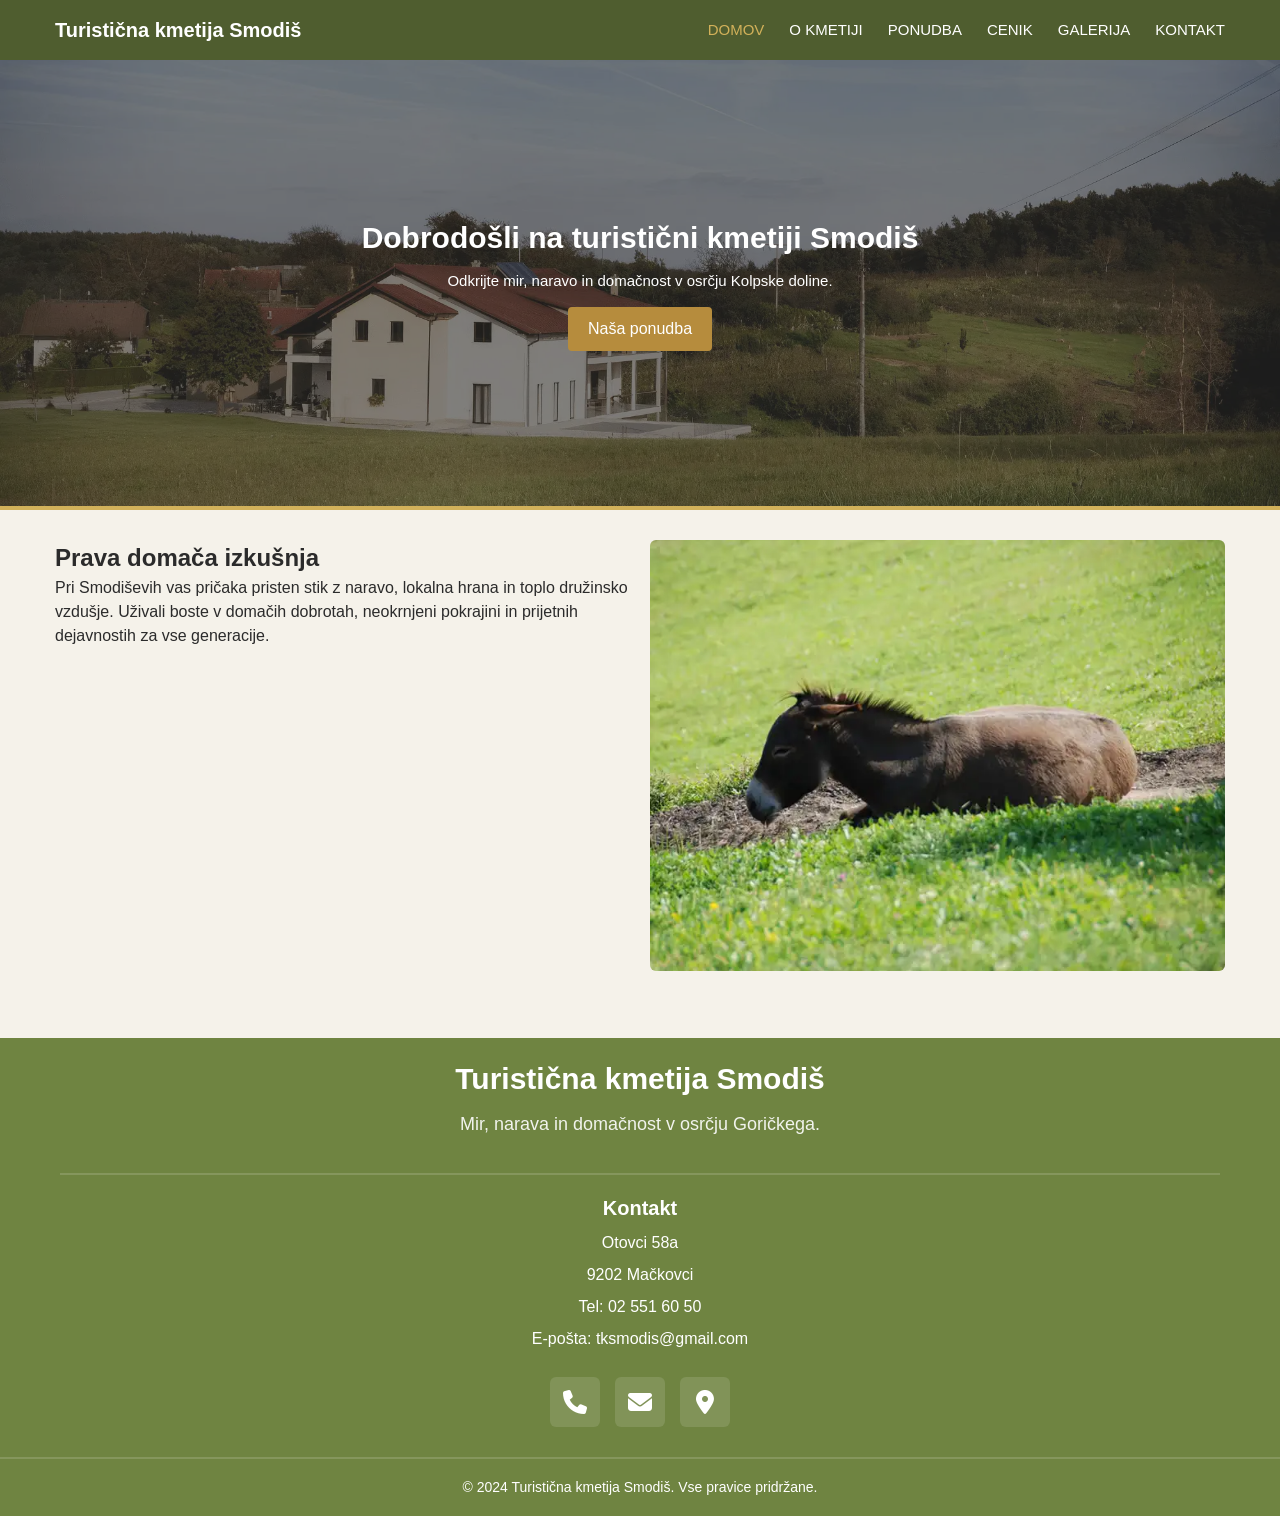
==== spletna-stran/index.html @ 6ec65beb "Add files via upload" ====
<!doctype html>
<html lang="sl">
  <head>
    <meta charset="UTF-8" />
    <meta name="viewport" content="width=device-width, initial-scale=1.0" />
    <title>Turistična kmetija Smodiš</title>

    <link rel="stylesheet" href="css/style.css" />
    <link
      rel="stylesheet"
      href="https://cdnjs.cloudflare.com/ajax/libs/font-awesome/6.5.0/css/all.min.css"
    />
    <script defer src="js/main.js"></script>
  </head>

  <body>
    <button id="scrollTopBtn" aria-label="Na vrh">↑</button>

    <header class="header">
      <div class="container header-content">
        <a href="index.html" class="logo">Turistična kmetija Smodiš</a>

        <nav class="main-nav">
          <ul>
            <li><a href="index.html" class="active">Domov</a></li>
            <li><a href="o-nas.html">O kmetiji</a></li>
            <li><a href="ponudba.html">Ponudba</a></li>
            <li><a href="cenik.html">Cenik</a></li>
            <li><a href="galerija.html">Galerija</a></li>
            <li><a href="kontakt.html">Kontakt</a></li>
          </ul>
        </nav>

        <button class="nav-toggle" aria-label="Odpri meni">☰</button>
      </div>
    </header>

    <main>
      <section class="hero">
        <img
          src="img/hero-2000.webp"
          srcset="
            img/hero500.webp   500w,
            img/hero1000.webp  750w,
            img/hero2000.webp 1000w
          "
          sizes="100vw"
          alt="Turistična kmetija Smodiš hero slika"
          class="hero-bg-img"
          fetchpriority="high"
        />

        <div class="container hero-content">
          <h1>Dobrodošli na turistični kmetiji Smodiš</h1>
          <p>Odkrijte mir, naravo in domačnost v osrčju Kolpske doline.</p>
          <a href="ponudba.html" class="btn">Naša ponudba</a>
        </div>
      </section>

      <section class="intro">
        <div class="container grid-2">
          <div>
            <h2>Prava domača izkušnja</h2>
            <p>
              Pri Smodiševih vas pričaka pristen stik z naravo, lokalna hrana in
              toplo družinsko vzdušje. Uživali boste v domačih dobrotah,
              neokrnjeni pokrajini in prijetnih dejavnostih za vse generacije.
            </p>
          </div>
          <div>
            <img src="img/kmetija.webp" alt="Turistična kmetija Smodiš" />
          </div>
        </div>
      </section>
    </main>

    <footer class="site-footer">
      <div class="container footer-content">
        <h2>Turistična kmetija Smodiš</h2>
        <p class="footer-slogan">
          Mir, narava in domačnost v osrčju Goričkega.
        </p>

        <div class="footer-contact">
          <h3>Kontakt</h3>
          <p>Otovci 58a</p>
          <p>9202 Mačkovci</p>
          <p>Tel: 02 551 60 50</p>
          <p>E-pošta: tksmodis@gmail.com</p>
        </div>
      </div>

      <div class="footer-icons">
        <a href="tel:+38625516050" aria-label="Telefon">
          <i class="fas fa-phone"></i>
        </a>
        <a href="mailto:tksmodis@gmail.com" aria-label="E-pošta">
          <i class="fas fa-envelope"></i>
        </a>

        <a
          href="https://www.google.com/maps/search/?api=1&query=Turistična+kmetija+Smodiš+Otovci+58a+Mačkovci"
          target="_blank"
          aria-label="Lokacija"
        >
          <i class="fas fa-location-dot"></i>
        </a>
      </div>

      <div class="footer-bottom">
        <p>&copy; 2024 Turistična kmetija Smodiš. Vse pravice pridržane.</p>
      </div>
    </footer>
  </body>
</html>
---- spletna-stran/css/style.css ----
* {
  box-sizing: border-box;
  margin: 0;
  padding: 0;
}

body {
  font-family: Arial, sans-serif;
  background: #f5f2ea;
  color: #2b2b2b;
  line-height: 1.5;
  font-weight: 500;
}

/* CONTAINER */
.container {
  width: 100%;
  max-width: 1200px;
  padding: 0 15px;
  margin: 0 auto;
}

/* HEADER */
.header {
  background: #4f5d2f;
  color: #fff;
  padding: 15px 0;
  position: sticky;
  top: 0;
  z-index: 100;
}

.header-content {
  display: flex;
  align-items: center;
  gap: 20px;
}

/* LOGO */
.logo {
  font-weight: bold;
  font-size: 20px;
  text-decoration: none;
  color: #fff;
}

/* NAVIGATION (mobile-first) */

/* hamburger */
.nav-toggle {
  display: block;
  background: none;
  border: none;
  font-size: 25px;
  color: #fff;
  margin-left: auto;
}

/* meni skrit */
.main-nav {
  position: absolute;
  top: 100%;
  left: 0;
  width: 100%;

  background: #4f5d2f;
  text-align: center;

  max-height: 0;
  overflow: hidden;

  transition: max-height 0.5s ease;
}

.main-nav.open {
  max-height: 500px;
}

.main-nav ul {
  list-style: none;
  display: flex;
  flex-direction: column;
  padding: 0;
  margin: 0;
}

.main-nav li {
  border-top: 2px solid rgba(255, 255, 255, 0.08);
}

/* linki */
.main-nav a {
  display: block;
  padding: 18px 15px;

  text-decoration: none;
  text-transform: uppercase;
  color: #fff;

  transition: color 0.3s ease;
}

/* hover / active */
.main-nav a:hover,
.main-nav a.active {
  color: #d2b15a;
}

/* ===========================
   Hero sekcija
=========================== */
.hero {
  position: relative;
  min-height: 450px; /* Ali poljubna višina */
  display: flex;
  align-items: center;
  overflow: hidden;
  color: white; /* Da bo besedilo vidno */
  border-bottom: 4px solid #d2b15a;
}

.hero-bg-img {
  position: absolute;
  top: 0;
  left: 0;
  width: 100%;
  height: 100%;
  object-fit: cover; /* To nadomesti background-size: cover */
  z-index: -1; /* Postavi sliko pod besedilo */
}

.hero-content {
  position: relative;
  z-index: 1;
  text-align: center;
  width: 100%;
}

.hero::after {
  content: "";
  position: absolute;
  inset: 0;
  background: rgba(46, 46, 45, 0.6);
}

.hero .container {
  position: relative;
  z-index: 3;
}

.hero h1 {
  font-size: 24px;
}

.hero p {
  font-size: 15px;
  margin-top: 10px;
}

/* NASLOVNA PODSTRANI */
.podstrani-hero {
  background: url("../img/hero.webp") center 60% / cover no-repeat;
  height: 250px;
  position: relative;
  border-bottom: 4px solid #d2b15a;
}

/* ===========================
   Naslov podstrani
=========================== */
.page-title {
  color: #1f1f1f;
  text-align: center;
  text-transform: uppercase;
  font-size: 35px;
  margin: 30px auto 20px;
  border-bottom: 4px solid #d2b15a;
  padding-bottom: 5px;
  max-width: 350px;
}

/* ===========================
   Button
=========================== */
.btn {
  display: inline-block;
  background: #b68c3d;
  color: #fff;
  padding: 10px 20px;
  border-radius: 4px;
  margin-top: 15px;
  text-decoration: none;
}

.btn:hover {
  background: #9d7732;
}

/* ===========================
   Grid layout
=========================== */
.grid-2 {
  display: grid;
  gap: 20px;
  margin-top: 30px;
}

.grid-2 img {
  width: 100%;
  border-radius: 6px;
}

/* ===========================
   Footer
=========================== */
.site-footer {
  background: #6f8441;
  color: #fff;
  margin-top: 60px;
}

.footer-content {
  text-align: center;
  padding: 18px 20px;
}

.footer-content h2 {
  font-size: 30px;
  margin-bottom: 10px;
}

.footer-slogan {
  font-size: 18px;
  margin-bottom: 35px;
  color: rgba(255, 255, 255, 0.9);
}

.footer-contact h3 {
  font-size: 20px;
}

.footer-contact {
  width: 100%;
  border-top: 2px solid rgba(255, 255, 255, 0.15);
  padding-top: 18px;
}

.footer-contact p {
  margin: 8px 0;
}

.footer-bottom {
  text-align: center;
  padding: 18px;
  border-top: 2px solid rgba(255, 255, 255, 0.15);
  font-size: 14px;
}

.footer-icons {
  display: flex;
  justify-content: center;
  gap: 15px;
  margin-bottom: 30px;
}

.footer-icons a {
  width: 50px;
  height: 50px;
  background: rgba(255, 255, 255, 0.12);
  color: #fff;
  border-radius: 6px;
  text-decoration: none;

  display: flex;
  align-items: center;
  justify-content: center;

  font-size: 24px;
  transition: 0.3s;
}

.footer-icons a:hover {
  background: #c9a227;
}

/* ===========================
   TABLET
=========================== */
@media (min-width: 768px) {
  .grid-2 {
    grid-template-columns: 1fr 1fr;
  }

  .hero h1 {
    font-size: 30px;
  }

  .footer-grid {
    flex-direction: row;
    justify-content: center;
    gap: 100px;
    text-align: center;
  }
}

/* ===========================
   DESKTOP
=========================== */
@media (min-width: 1024px) {
  /* skrij hamburger */
  .nav-toggle {
    display: none;
  }

  /* header */
  .header-content {
    display: flex;
    align-items: center;
    justify-content: space-between;
  }

  /* meni */
  .main-nav {
    position: static;
    max-height: none;
    overflow: visible;
    width: auto;
    margin-left: auto;
  }

  .main-nav ul {
    display: flex;
    flex-direction: row;
    gap: 25px;
    padding: 0;
    margin: 0;
    list-style: none;
  }

  /* vsak element ločen */
  .main-nav li {
    border-top: none;
  }

  .main-nav a {
    font-size: 15px;
    padding: 0;
  }

  /* nižji header */
  .header {
    padding: 15px 0;
  }
}

#scrollTopBtn {
  position: fixed;
  bottom: 20px;
  right: 20px;

  background: #b68c3d;
  color: #fff;
  border: none;
  border-radius: 50%;

  width: 50px;
  height: 50px;

  font-size: 25px;
  cursor: pointer;

  opacity: 0;
  pointer-events: none;

  transition: 0.5s;
}

/* ko je aktiven */
#scrollTopBtn.show {
  opacity: 1;
  pointer-events: auto;
}
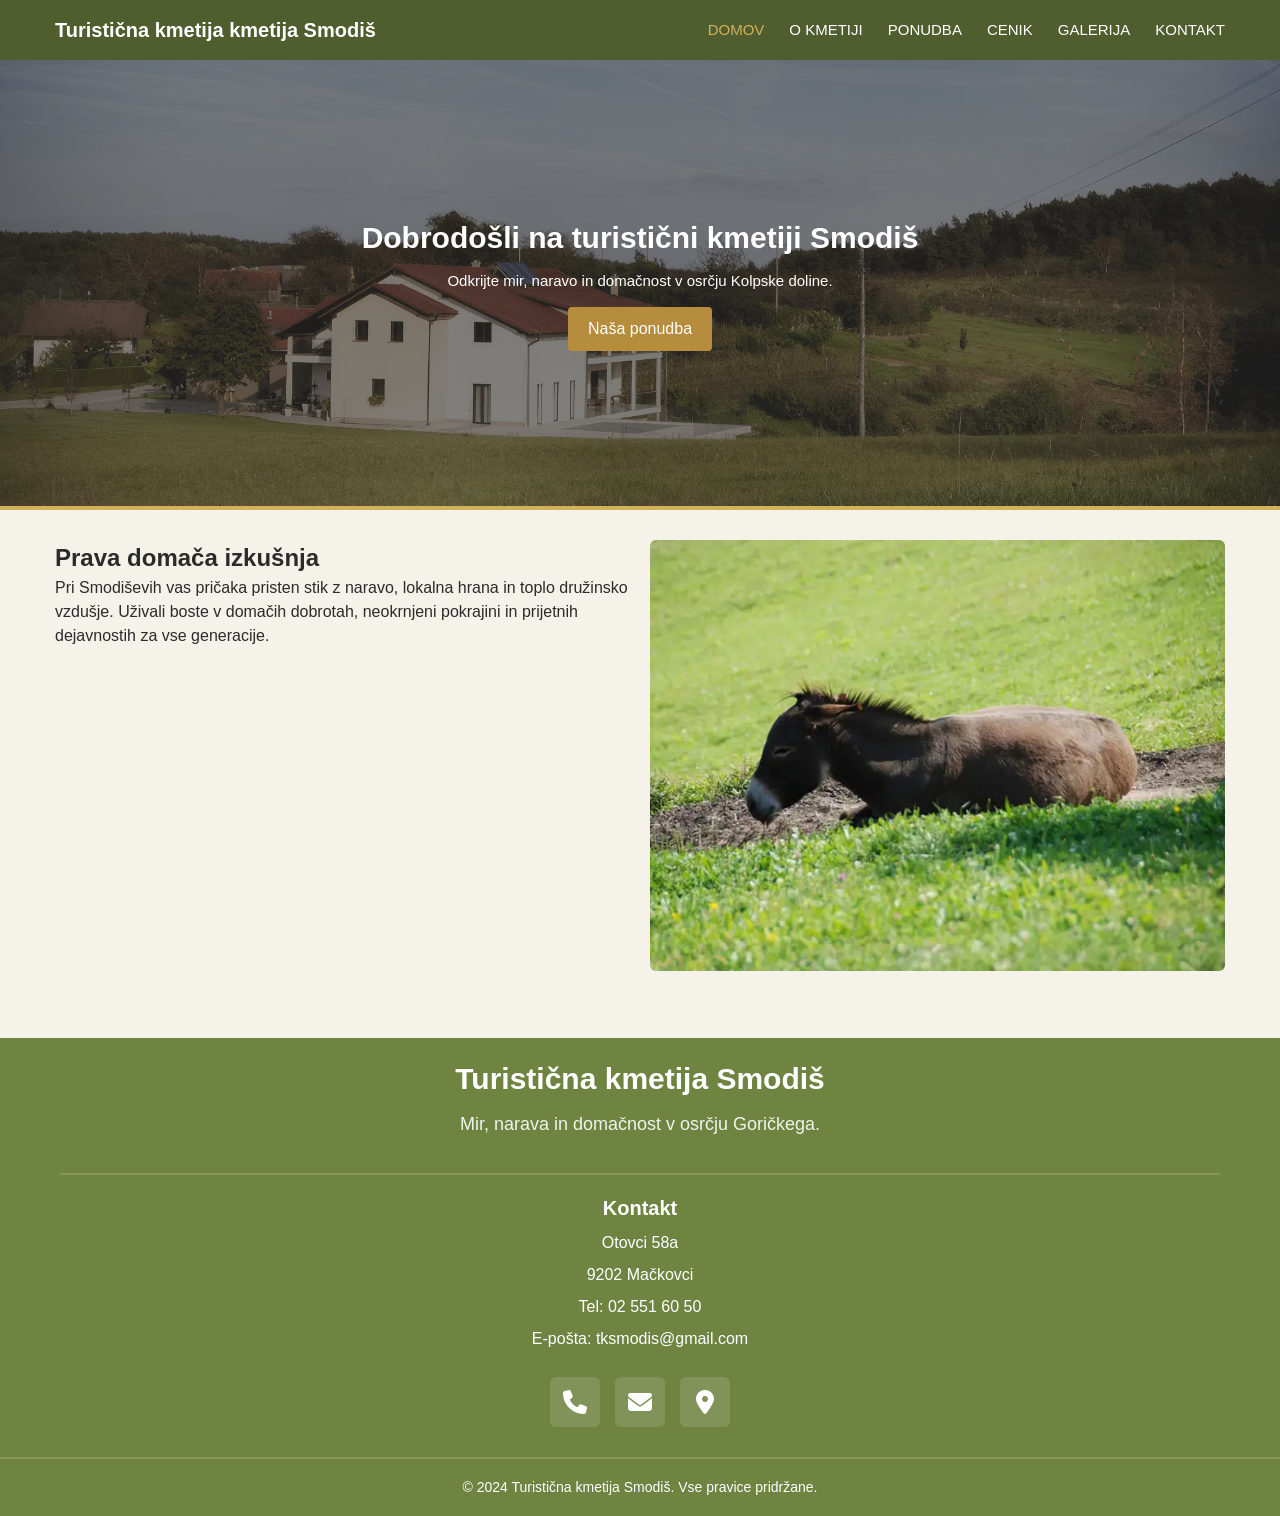
==== commit 241a93db: "commit-test" ====
--- a/spletna-stran/index.html
+++ b/spletna-stran/index.html
@@ -18,7 +18,7 @@
 
     <header class="header">
       <div class="container header-content">
-        <a href="index.html" class="logo">Turistična kmetija Smodiš</a>
+        <a href="index.html" class="logo">Turistična kmetija kmetija Smodiš</a>
 
         <nav class="main-nav">
           <ul>
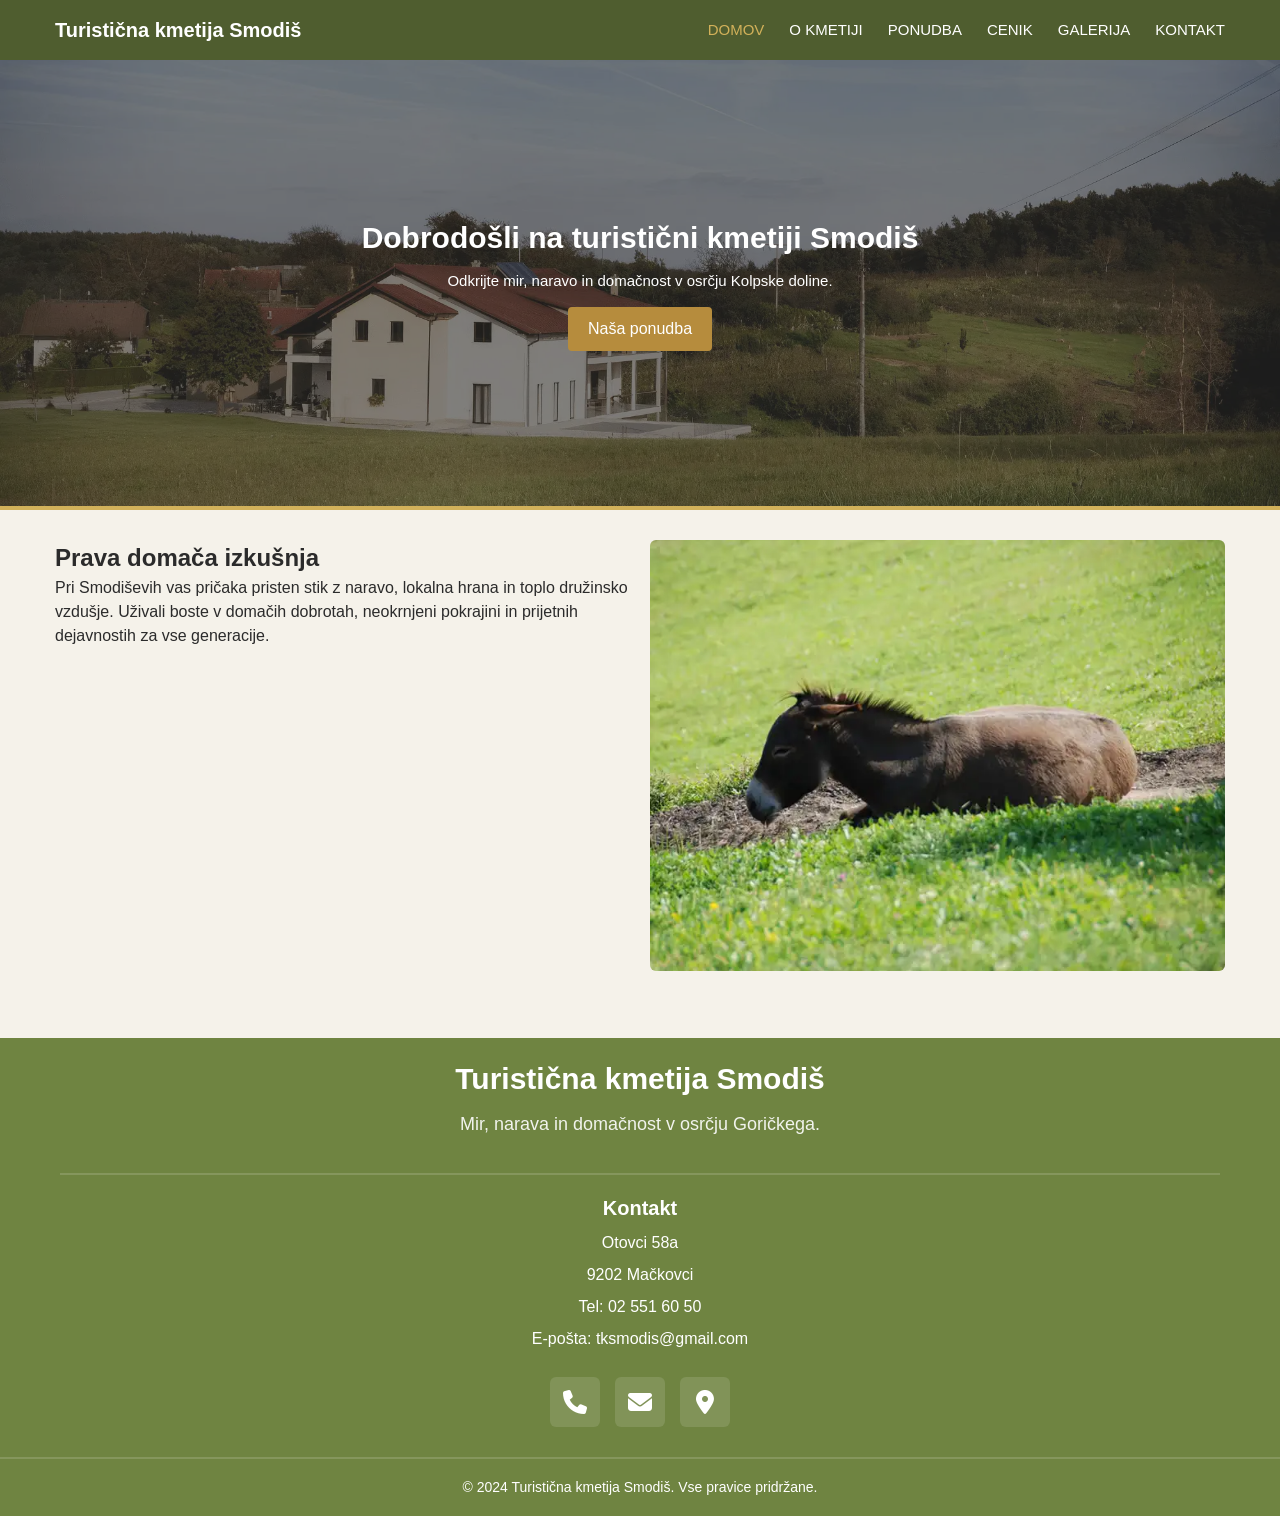
==== commit d9a9f369: "Revert "commit-test" This reverts commit 241a93db29628b2413332a48a49d137be6ca5122." ====
--- a/spletna-stran/index.html
+++ b/spletna-stran/index.html
@@ -18,7 +18,7 @@
 
     <header class="header">
       <div class="container header-content">
-        <a href="index.html" class="logo">Turistična kmetija kmetija Smodiš</a>
+        <a href="index.html" class="logo">Turistična kmetija Smodiš</a>
 
         <nav class="main-nav">
           <ul>
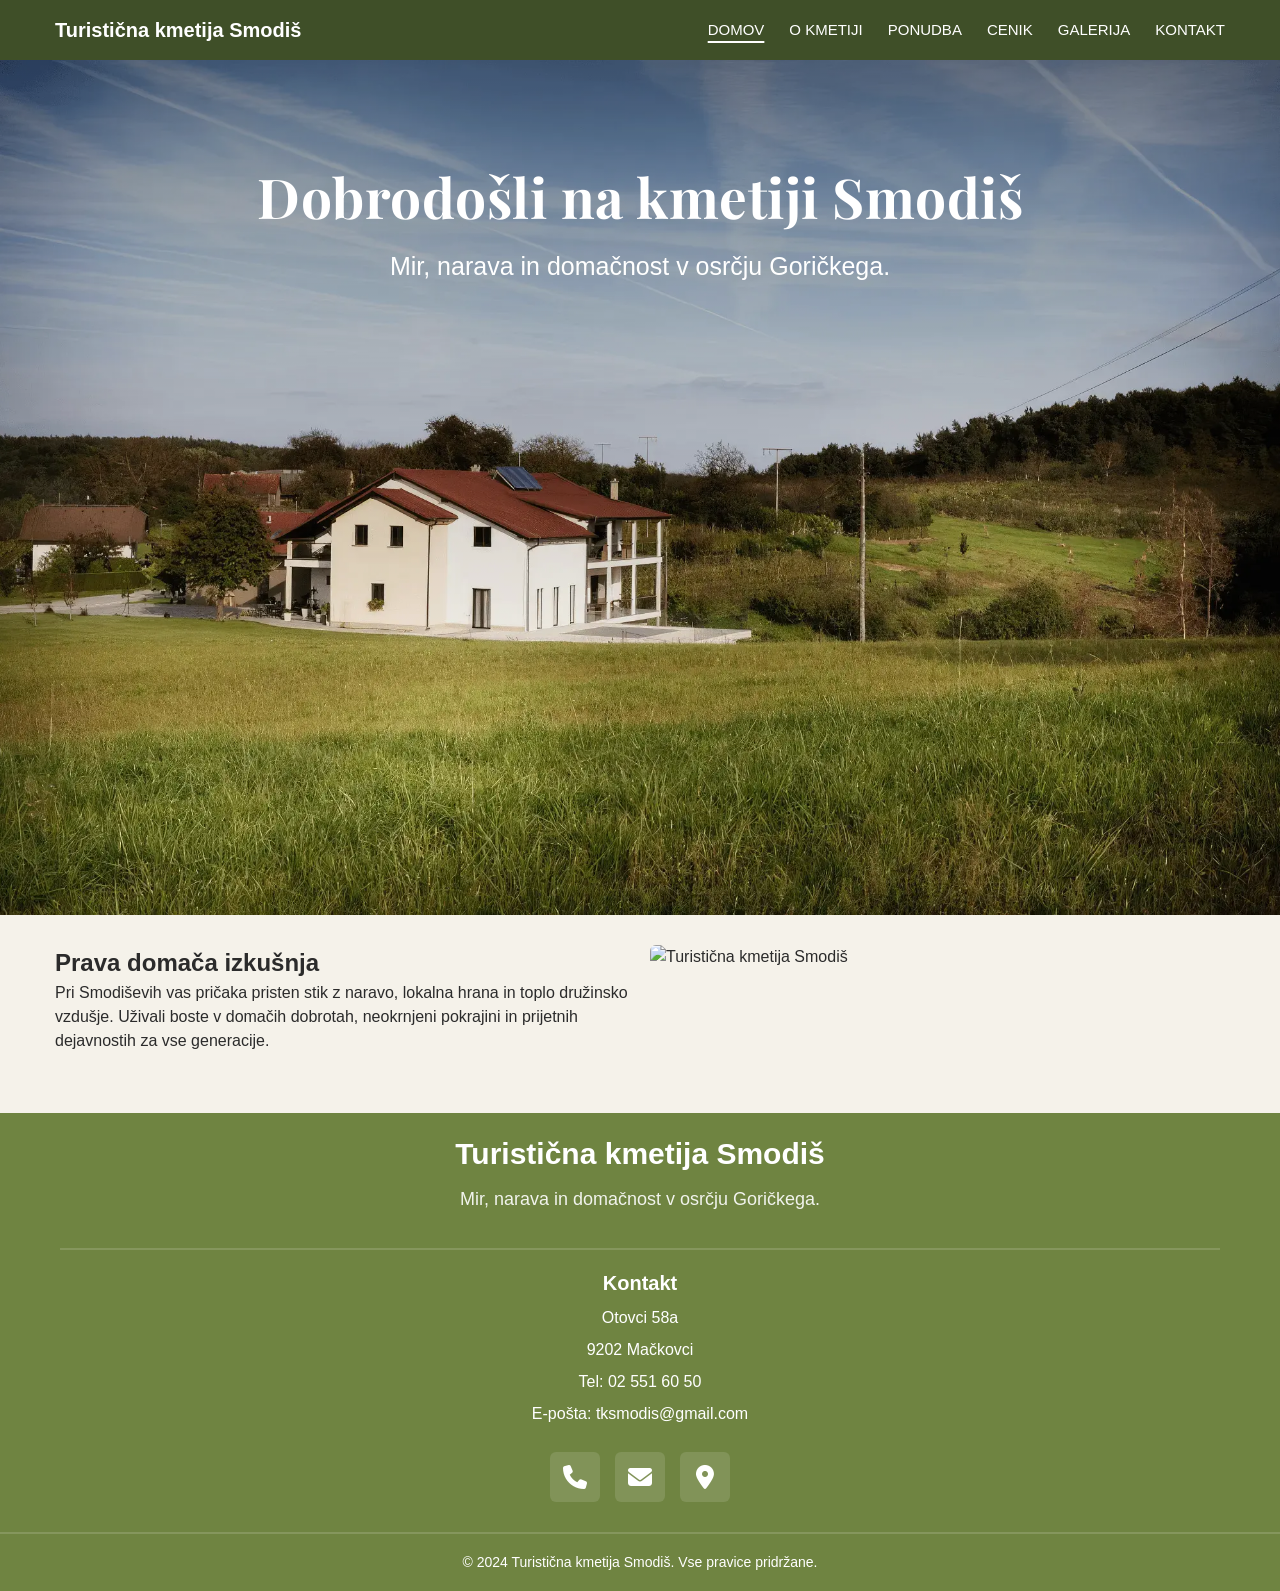
==== commit 930309b0: "Posodabljanje začetne strani in podstrani, dodajanje galerije..." ====
--- a/spletna-stran/index.html
+++ b/spletna-stran/index.html
@@ -10,6 +10,11 @@
       rel="stylesheet"
       href="https://cdnjs.cloudflare.com/ajax/libs/font-awesome/6.5.0/css/all.min.css"
     />
+    <link
+      href="https://fonts.googleapis.com/css2?family=Playfair+Display:wght@600&display=swap"
+      rel="stylesheet"
+    />
+
     <script defer src="js/main.js"></script>
   </head>
 
@@ -23,7 +28,7 @@
         <nav class="main-nav">
           <ul>
             <li><a href="index.html" class="active">Domov</a></li>
-            <li><a href="o-nas.html">O kmetiji</a></li>
+            <li><a href="o-kmetiji.html">O kmetiji</a></li>
             <li><a href="ponudba.html">Ponudba</a></li>
             <li><a href="cenik.html">Cenik</a></li>
             <li><a href="galerija.html">Galerija</a></li>
@@ -51,9 +56,8 @@
         />
 
         <div class="container hero-content">
-          <h1>Dobrodošli na turistični kmetiji Smodiš</h1>
-          <p>Odkrijte mir, naravo in domačnost v osrčju Kolpske doline.</p>
-          <a href="ponudba.html" class="btn">Naša ponudba</a>
+          <h1>Dobrodošli na kmetiji Smodiš</h1>
+          <p>Mir, narava in domačnost v osrčju Goričkega.</p>
         </div>
       </section>
 
--- a/spletna-stran/css/style.css
+++ b/spletna-stran/css/style.css
@@ -22,7 +22,7 @@
 
 /* HEADER */
 .header {
-  background: #4f5d2f;
+  background: #3f4f28;
   color: #fff;
   padding: 15px 0;
   position: sticky;
@@ -63,7 +63,7 @@
   left: 0;
   width: 100%;
 
-  background: #4f5d2f;
+  background: #3f4f28;
   text-align: center;
 
   max-height: 0;
@@ -100,23 +100,17 @@
   transition: color 0.3s ease;
 }
 
-/* hover / active */
-.main-nav a:hover,
-.main-nav a.active {
-  color: #d2b15a;
-}
-
 /* ===========================
    Hero sekcija
 =========================== */
 .hero {
   position: relative;
-  min-height: 450px; /* Ali poljubna višina */
+  min-height: 95vh;
   display: flex;
-  align-items: center;
+  align-items: flex-start;
+  padding-top: 100px;
   overflow: hidden;
-  color: white; /* Da bo besedilo vidno */
-  border-bottom: 4px solid #d2b15a;
+  color: white;
 }
 
 .hero-bg-img {
@@ -126,7 +120,7 @@
   width: 100%;
   height: 100%;
   object-fit: cover; /* To nadomesti background-size: cover */
-  z-index: -1; /* Postavi sliko pod besedilo */
+  object-position: 30% center;
 }
 
 .hero-content {
@@ -140,29 +134,35 @@
   content: "";
   position: absolute;
   inset: 0;
-  background: rgba(46, 46, 45, 0.6);
+  background: linear-gradient(
+    to bottom,
+    rgba(0, 0, 0, 0.4) 0%,
+    rgba(0, 0, 0, 0.2) 35%,
+    rgba(0, 0, 0, 0.05) 70%,
+    rgba(0, 0, 0, 0) 100%
+  );
 }
 
 .hero .container {
   position: relative;
-  z-index: 3;
 }
 
 .hero h1 {
-  font-size: 24px;
+  font-family: "Playfair Display", serif;
+  font-size: 36px;
+  letter-spacing: 0.5px;
 }
 
 .hero p {
-  font-size: 15px;
+  font-size: 20px;
   margin-top: 10px;
 }
 
 /* NASLOVNA PODSTRANI */
 .podstrani-hero {
   background: url("../img/hero.webp") center 60% / cover no-repeat;
-  height: 250px;
+  height: 300px;
   position: relative;
-  border-bottom: 4px solid #d2b15a;
 }
 
 /* ===========================
@@ -291,7 +291,17 @@
     grid-template-columns: 1fr 1fr;
   }
 
+  .hero {
+    align-items: flex-start;
+    padding-top: 120px;
+    min-height: 95vh;
+  }
+
   .hero h1 {
+    font-size: 50px;
+  }
+
+  .hero p {
     font-size: 30px;
   }
 
@@ -347,9 +357,26 @@
     padding: 0;
   }
 
-  /* nižji header */
-  .header {
-    padding: 15px 0;
+  .main-nav a:hover,
+  .main-nav a.active {
+    color: #fff;
+    text-decoration: underline;
+    text-underline-offset: 6px;
+    text-decoration-thickness: 1.5px;
+  }
+
+  .hero {
+    align-items: flex-start;
+    padding-top: 95px;
+    min-height: 95vh;
+  }
+
+  .hero h1 {
+    font-size: 55px;
+  }
+
+  .hero p {
+    font-size: 25px;
   }
 }
 
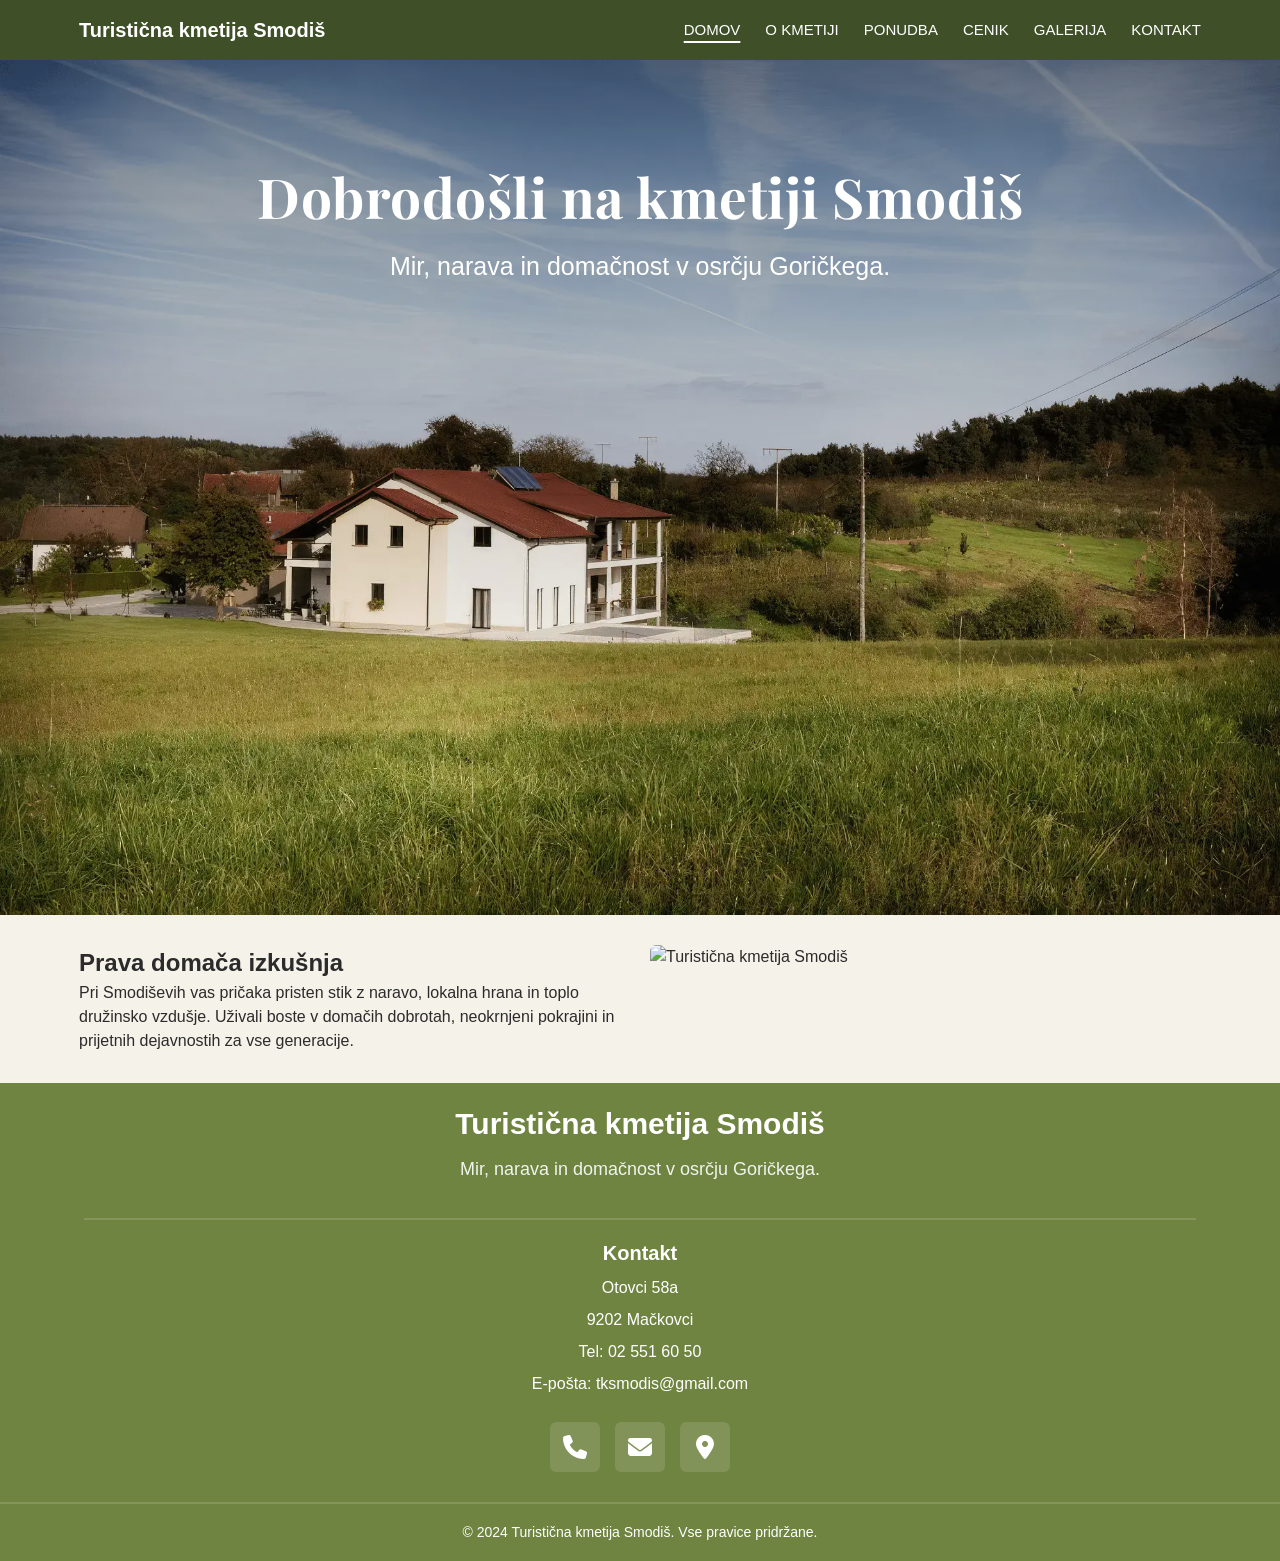
==== commit d22706e6: "Projekt update. Podstrani o kmetiji in ponudba, ter galerija" ====
--- a/spletna-stran/index.html
+++ b/spletna-stran/index.html
@@ -40,27 +40,27 @@
       </div>
     </header>
 
+    <section class="hero">
+      <img
+        src="img/hero1000.webp"
+        srcset="
+          img/hero500.webp   500w,
+          img/hero1000.webp  750w,
+          img/hero2000.webp 1000w
+        "
+        sizes="100vw"
+        alt="Turistična kmetija Smodiš"
+        class="hero-bg-img"
+        fetchpriority="high"
+      />
+
+      <div class="container hero-content">
+        <h1>Dobrodošli na kmetiji Smodiš</h1>
+        <p>Mir, narava in domačnost v osrčju Goričkega.</p>
+      </div>
+    </section>
+
     <main>
-      <section class="hero">
-        <img
-          src="img/hero-2000.webp"
-          srcset="
-            img/hero500.webp   500w,
-            img/hero1000.webp  750w,
-            img/hero2000.webp 1000w
-          "
-          sizes="100vw"
-          alt="Turistična kmetija Smodiš hero slika"
-          class="hero-bg-img"
-          fetchpriority="high"
-        />
-
-        <div class="container hero-content">
-          <h1>Dobrodošli na kmetiji Smodiš</h1>
-          <p>Mir, narava in domačnost v osrčju Goričkega.</p>
-        </div>
-      </section>
-
       <section class="intro">
         <div class="container grid-2">
           <div>
--- a/spletna-stran/css/style.css
+++ b/spletna-stran/css/style.css
@@ -14,10 +14,27 @@
 
 /* CONTAINER */
 .container {
-  width: 100%;
+  width: 90%;
   max-width: 1200px;
   padding: 0 15px;
   margin: 0 auto;
+}
+
+.page-content {
+  position: relative;
+  background: #ede9df;
+  padding: 5px 25px;
+  margin-top: -50px;
+  border-radius: 25px;
+}
+
+.locilo {
+  border: none;
+  height: 4px;
+  background: #d2b15a;
+  width: 85%;
+  margin: 0 auto 25px;
+  border-radius: 5px;
 }
 
 /* HEADER */
@@ -160,9 +177,31 @@
 
 /* NASLOVNA PODSTRANI */
 .podstrani-hero {
-  background: url("../img/hero.webp") center 60% / cover no-repeat;
   height: 300px;
   position: relative;
+  overflow: hidden;
+}
+
+.podstrani-hero img {
+  width: 100%;
+  height: 100%;
+  object-fit: cover;
+  object-position: center 70%;
+  display: block;
+  transform: scale(1.4); /* zoom in */
+}
+
+.podstrani-hero::after {
+  content: "";
+  position: absolute;
+  inset: 0;
+  background: linear-gradient(
+    to bottom,
+    rgba(0, 0, 0, 0.4) 0%,
+    rgba(0, 0, 0, 0.2) 35%,
+    rgba(0, 0, 0, 0.05) 70%,
+    rgba(0, 0, 0, 0) 100%
+  );
 }
 
 /* ===========================
@@ -216,7 +255,7 @@
 .site-footer {
   background: #6f8441;
   color: #fff;
-  margin-top: 60px;
+  margin-top: 30px;
 }
 
 .footer-content {
@@ -303,6 +342,11 @@
 
   .hero p {
     font-size: 30px;
+  }
+
+  .podstrani-hero img {
+    object-position: center 65%;
+    transform: none;
   }
 
   .footer-grid {
@@ -400,6 +444,7 @@
   pointer-events: none;
 
   transition: 0.5s;
+  z-index: 2;
 }
 
 /* ko je aktiven */
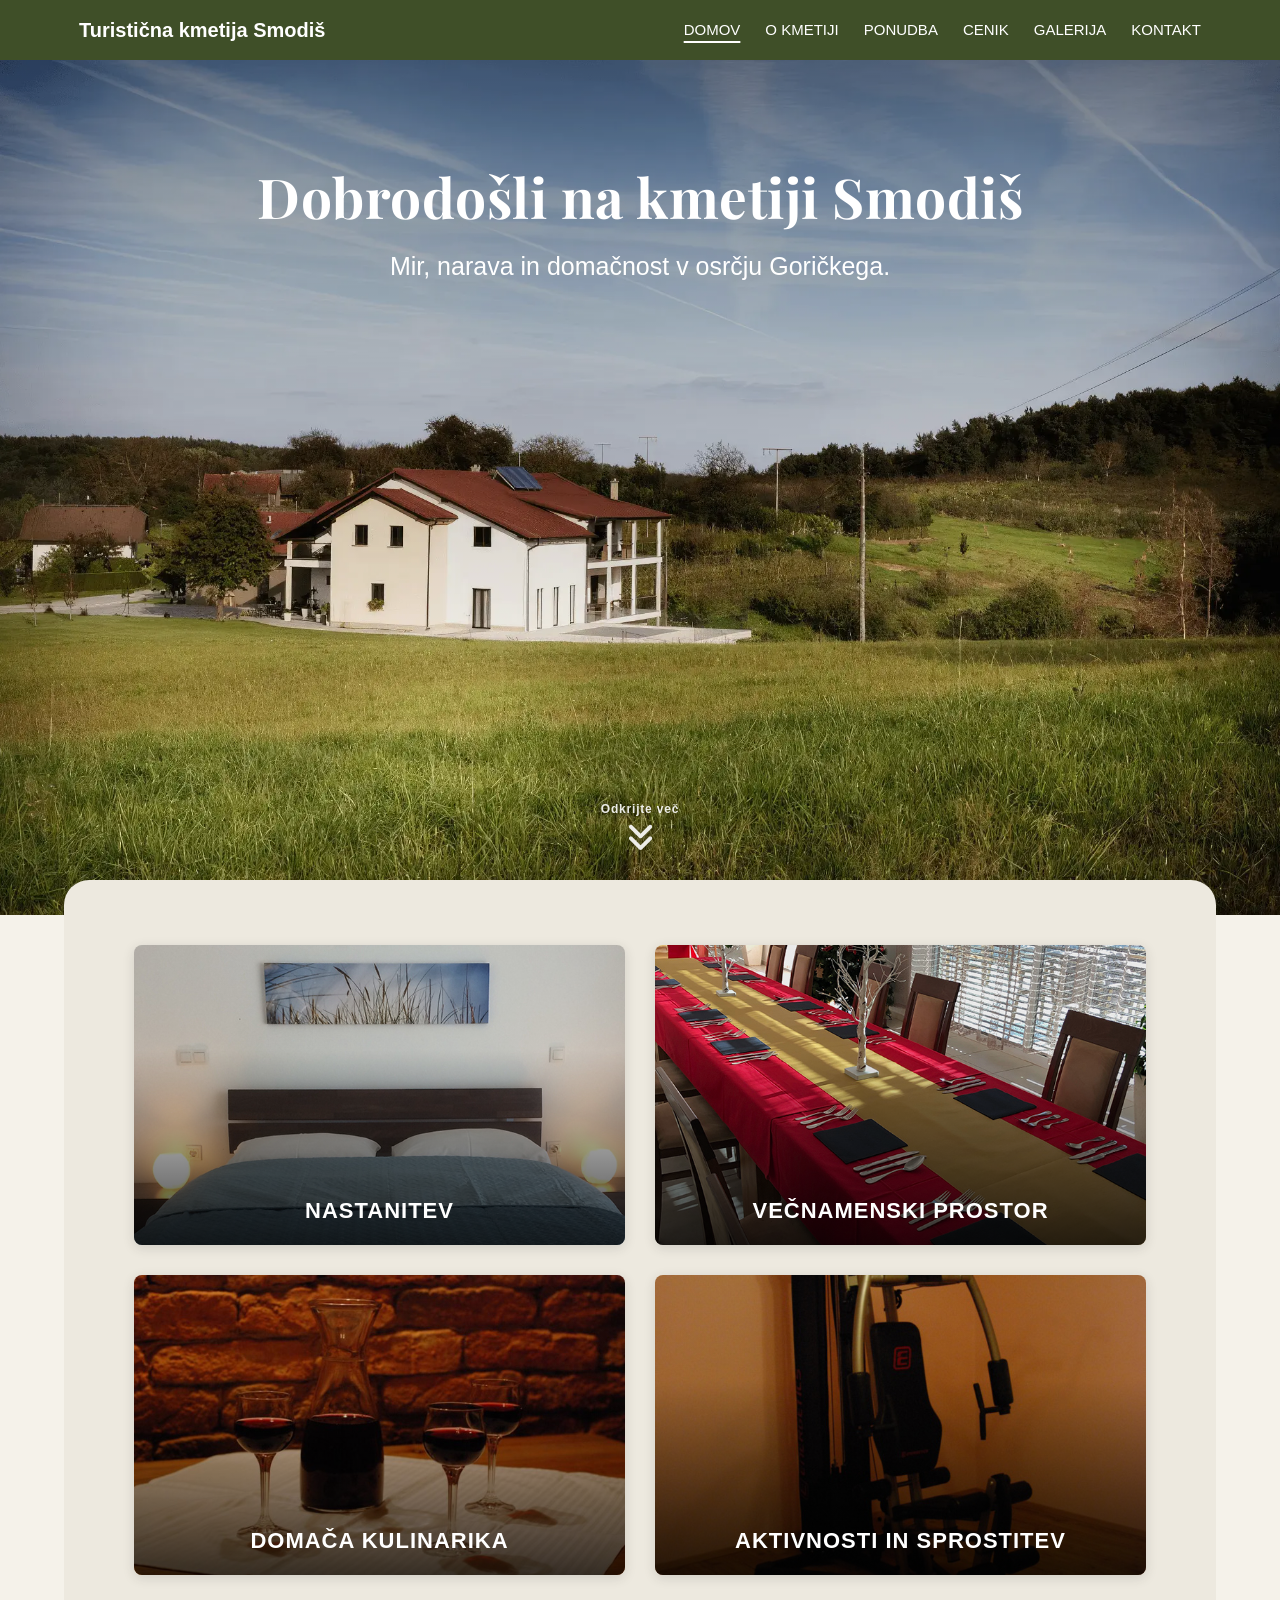
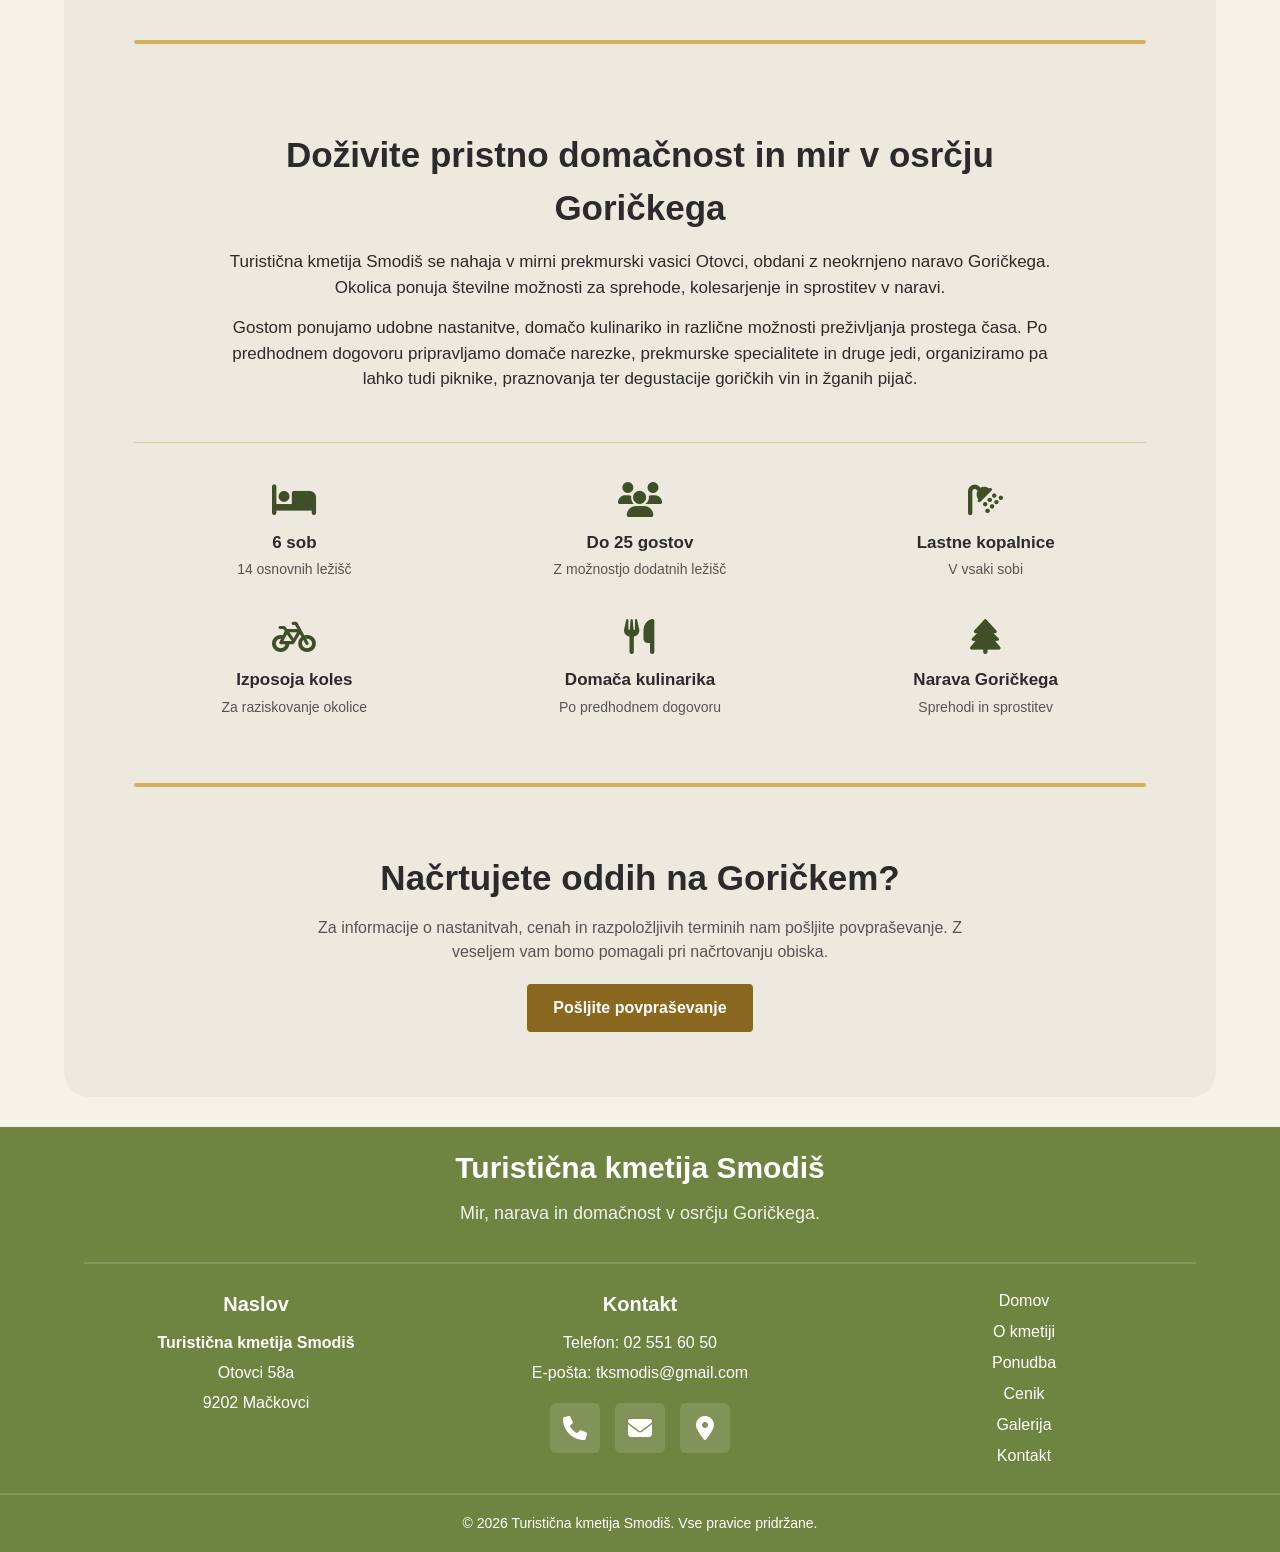
==== commit c0b11c81: "Projekt update. Home page, and css code update" ====
--- a/spletna-stran/index.html
+++ b/spletna-stran/index.html
@@ -45,8 +45,8 @@
         src="img/hero1000.webp"
         srcset="
           img/hero500.webp   500w,
-          img/hero1000.webp  750w,
-          img/hero2000.webp 1000w
+          img/hero1000.webp 1000w,
+          img/hero2000.webp 2000w
         "
         sizes="100vw"
         alt="Turistična kmetija Smodiš"
@@ -58,61 +58,202 @@
         <h1>Dobrodošli na kmetiji Smodiš</h1>
         <p>Mir, narava in domačnost v osrčju Goričkega.</p>
       </div>
+
+      <a
+        href="#zacetna-vsebina"
+        class="scroll-down"
+        aria-label="Pomakni se do vsebine"
+      >
+        <span class="scroll-down-text">Odkrijte več</span>
+        <i class="fa-solid fa-angles-down" aria-hidden="true"></i>
+      </a>
     </section>
 
-    <main>
-      <section class="intro">
-        <div class="container grid-2">
-          <div>
-            <h2>Prava domača izkušnja</h2>
-            <p>
-              Pri Smodiševih vas pričaka pristen stik z naravo, lokalna hrana in
-              toplo družinsko vzdušje. Uživali boste v domačih dobrotah,
-              neokrnjeni pokrajini in prijetnih dejavnostih za vse generacije.
-            </p>
-          </div>
-          <div>
-            <img src="img/kmetija.webp" alt="Turistična kmetija Smodiš" />
-          </div>
-        </div>
+    <main id="zacetna-vsebina" class="container page-content home-content">
+      <!-- Glavni deli ponudbe -->
+      <section class="home-offer" aria-label="Ponudba">
+        <div class="home-offer-grid">
+          <a href="ponudba.html#nastanitev" class="home-offer-link">
+            <img
+              src="img/24.jpg"
+              loading="lazy"
+              alt="Udobno urejena soba na turistični kmetiji"
+            />
+            <span>Nastanitev</span>
+          </a>
+
+          <a href="ponudba.html#gostinski-prostor" class="home-offer-link">
+            <img
+              src="img/gostinski_prostor.jpg"
+              loading="lazy"
+              alt="Večnamenski gostinski prostor"
+            />
+            <span>Večnamenski prostor</span>
+          </a>
+
+          <a href="ponudba.html#kulinarika" class="home-offer-link">
+            <img
+              src="img/kulinarika.jpg"
+              loading="lazy"
+              alt="Domača prekmurska kulinarika"
+            />
+            <span>Domača kulinarika</span>
+          </a>
+
+          <a href="ponudba.html#aktivnosti" class="home-offer-link">
+            <img
+              src="img/aktivnosti.jpg"
+              loading="lazy"
+              alt="Aktivnosti v naravi na Goričkem"
+            />
+            <span>Aktivnosti in sprostitev</span>
+          </a>
+        </div>
+      </section>
+
+      <hr class="home-divider" />
+
+      <section class="home-about">
+        <div class="home-about-text">
+          <h2>Doživite pristno domačnost in mir v osrčju Goričkega</h2>
+
+          <p>
+            Turistična kmetija Smodiš se nahaja v mirni prekmurski vasici
+            Otovci, obdani z neokrnjeno naravo Goričkega. Okolica ponuja
+            številne možnosti za sprehode, kolesarjenje in sprostitev v naravi.
+          </p>
+
+          <p>
+            Gostom ponujamo udobne nastanitve, domačo kulinariko in različne
+            možnosti preživljanja prostega časa. Po predhodnem dogovoru
+            pripravljamo domače narezke, prekmurske specialitete in druge jedi,
+            organiziramo pa lahko tudi piknike, praznovanja ter degustacije
+            goričkih vin in žganih pijač.
+          </p>
+        </div>
+
+        <div class="home-features-grid">
+          <div class="home-feature">
+            <i class="fa-solid fa-bed" aria-hidden="true"></i>
+            <strong>6 sob</strong>
+            <span>14 osnovnih ležišč</span>
+          </div>
+
+          <div class="home-feature">
+            <i class="fa-solid fa-users" aria-hidden="true"></i>
+            <strong>Do 25 gostov</strong>
+            <span>Z možnostjo dodatnih ležišč</span>
+          </div>
+
+          <div class="home-feature">
+            <i class="fa-solid fa-shower" aria-hidden="true"></i>
+            <strong>Lastne kopalnice</strong>
+            <span>V vsaki sobi</span>
+          </div>
+
+          <div class="home-feature">
+            <i class="fa-solid fa-bicycle" aria-hidden="true"></i>
+            <strong>Izposoja koles</strong>
+            <span>Za raziskovanje okolice</span>
+          </div>
+
+          <div class="home-feature">
+            <i class="fa-solid fa-utensils" aria-hidden="true"></i>
+            <strong>Domača kulinarika</strong>
+            <span>Po predhodnem dogovoru</span>
+          </div>
+
+          <div class="home-feature">
+            <i class="fa-solid fa-tree" aria-hidden="true"></i>
+            <strong>Narava Goričkega</strong>
+            <span>Sprehodi in sprostitev</span>
+          </div>
+        </div>
+      </section>
+
+      <hr class="home-divider" />
+
+      <!-- Predogled galerije -->
+      <section class="home-contact-cta">
+        <h2>Načrtujete oddih na Goričkem?</h2>
+
+        <p>
+          Za informacije o nastanitvah, cenah in razpoložljivih terminih nam
+          pošljite povpraševanje. Z veseljem vam bomo pomagali pri načrtovanju
+          obiska.
+        </p>
+
+        <a href="kontakt.html#povprasevanje" class="btn-primary">
+          Pošljite povpraševanje
+        </a>
       </section>
     </main>
 
     <footer class="site-footer">
       <div class="container footer-content">
         <h2>Turistična kmetija Smodiš</h2>
+
         <p class="footer-slogan">
           Mir, narava in domačnost v osrčju Goričkega.
         </p>
 
-        <div class="footer-contact">
-          <h3>Kontakt</h3>
-          <p>Otovci 58a</p>
-          <p>9202 Mačkovci</p>
-          <p>Tel: 02 551 60 50</p>
-          <p>E-pošta: tksmodis@gmail.com</p>
-        </div>
-      </div>
-
-      <div class="footer-icons">
-        <a href="tel:+38625516050" aria-label="Telefon">
-          <i class="fas fa-phone"></i>
-        </a>
-        <a href="mailto:tksmodis@gmail.com" aria-label="E-pošta">
-          <i class="fas fa-envelope"></i>
-        </a>
-
-        <a
-          href="https://www.google.com/maps/search/?api=1&query=Turistična+kmetija+Smodiš+Otovci+58a+Mačkovci"
-          target="_blank"
-          aria-label="Lokacija"
-        >
-          <i class="fas fa-location-dot"></i>
-        </a>
+        <div class="footer-details">
+          <!-- Naslov -->
+          <div class="footer-column">
+            <h3>Naslov</h3>
+            <p><strong>Turistična kmetija Smodiš</strong></p>
+            <p>Otovci 58a</p>
+            <p>9202 Mačkovci</p>
+          </div>
+
+          <!-- Kontakt -->
+          <div class="footer-column">
+            <h3>Kontakt</h3>
+            <p>Telefon: 02 551 60 50</p>
+            <p>E-pošta: tksmodis@gmail.com</p>
+
+            <div class="footer-icons">
+              <a href="tel:+38625516050" aria-label="Pokličite nas">
+                <i class="fas fa-phone" aria-hidden="true"></i>
+              </a>
+
+              <a
+                href="mailto:tksmodis@gmail.com"
+                aria-label="Pošljite nam e-pošto"
+              >
+                <i class="fas fa-envelope" aria-hidden="true"></i>
+              </a>
+
+              <a
+                href="https://www.google.com/maps/search/?api=1&query=Turistična+kmetija+Smodiš+Otovci+58a+Mačkovci"
+                target="_blank"
+                rel="noopener noreferrer"
+                aria-label="Prikažite lokacijo"
+              >
+                <i class="fas fa-location-dot" aria-hidden="true"></i>
+              </a>
+            </div>
+          </div>
+
+          <!-- Navigacija -->
+          <nav
+            class="footer-column footer-navigation"
+            aria-label="Navigacija v nogi strani"
+          >
+            <ul>
+              <li><a href="index.html">Domov</a></li>
+              <li><a href="o-kmetiji.html">O kmetiji</a></li>
+              <li><a href="ponudba.html">Ponudba</a></li>
+              <li><a href="cenik.html">Cenik</a></li>
+              <li><a href="galerija.html">Galerija</a></li>
+              <li><a href="kontakt.html">Kontakt</a></li>
+            </ul>
+          </nav>
+        </div>
       </div>
 
       <div class="footer-bottom">
-        <p>&copy; 2024 Turistična kmetija Smodiš. Vse pravice pridržane.</p>
+        <p>&copy; 2026 Turistična kmetija Smodiš. Vse pravice pridržane.</p>
       </div>
     </footer>
   </body>
--- a/spletna-stran/css/style.css
+++ b/spletna-stran/css/style.css
@@ -2,6 +2,10 @@
   box-sizing: border-box;
   margin: 0;
   padding: 0;
+}
+
+html {
+  scroll-behavior: smooth;
 }
 
 body {
@@ -32,7 +36,7 @@
   border: none;
   height: 4px;
   background: #d2b15a;
-  width: 85%;
+  width: 100%;
   margin: 0 auto 25px;
   border-radius: 5px;
 }
@@ -204,6 +208,49 @@
   );
 }
 
+/* Puščica za pomik do vsebine */
+.scroll-down {
+  min-width: 110px;
+  min-height: 55px;
+  position: absolute;
+  bottom: 55px;
+  left: 50%;
+  z-index: 2;
+
+  display: flex;
+  flex-direction: column;
+  align-items: center;
+  gap: 3px;
+
+  padding: 8px 15px;
+  color: rgba(255, 255, 255, 0.9);
+  text-decoration: none;
+  text-shadow: 0 2px 7px rgba(0, 0, 0, 0.45);
+
+  transform: translateX(-50%);
+  transition: color 0.3s ease;
+}
+
+.scroll-down-text {
+  font-size: 12px;
+  font-weight: bold;
+  letter-spacing: 0.8px;
+}
+
+.scroll-down i {
+  font-size: 31px;
+}
+
+.scroll-down:hover {
+  color: #fff;
+}
+
+.scroll-down:focus-visible {
+  outline: 2px solid rgba(255, 255, 255, 0.9);
+  outline-offset: 3px;
+  border-radius: 4px;
+}
+
 /* ===========================
    Naslov podstrani
 =========================== */
@@ -235,6 +282,38 @@
   background: #9d7732;
 }
 
+.btn-primary {
+  display: inline-flex;
+  min-height: 48px;
+  align-items: center;
+  justify-content: center;
+  padding: 12px 24px;
+  border: 2px solid #8a681f;
+  border-radius: 4px;
+  background: #8a681f;
+  color: #fff;
+  font-family: inherit;
+  font-size: 16px;
+  font-weight: bold;
+  line-height: 1.2;
+  text-align: center;
+  text-decoration: none;
+  cursor: pointer;
+  transition:
+    background-color 0.3s ease,
+    border-color 0.3s ease;
+}
+
+.btn-primary:hover {
+  border-color: #6f5218;
+  background: #6f5218;
+}
+
+.btn-primary:focus-visible {
+  outline: 3px solid #3f4f28;
+  outline-offset: 3px;
+}
+
 /* ===========================
    Grid layout
 =========================== */
@@ -274,52 +353,249 @@
   color: rgba(255, 255, 255, 0.9);
 }
 
-.footer-contact h3 {
-  font-size: 20px;
-}
-
-.footer-contact {
-  width: 100%;
-  border-top: 2px solid rgba(255, 255, 255, 0.15);
-  padding-top: 18px;
-}
-
-.footer-contact p {
-  margin: 8px 0;
-}
-
 .footer-bottom {
   text-align: center;
   padding: 18px;
   border-top: 2px solid rgba(255, 255, 255, 0.15);
   font-size: 14px;
+}
+
+.footer-details {
+  display: grid;
+  grid-template-columns: 1fr;
+  gap: 50px;
+  padding-top: 25px;
+  border-top: 2px solid rgba(255, 255, 255, 0.15);
+}
+
+.footer-column h3 {
+  margin-bottom: 12px;
+  font-size: 20px;
+}
+
+.footer-column p {
+  margin: 6px 0;
 }
 
 .footer-icons {
   display: flex;
   justify-content: center;
   gap: 15px;
-  margin-bottom: 30px;
+  margin-top: 18px;
 }
 
 .footer-icons a {
+  display: flex;
   width: 50px;
   height: 50px;
-  background: rgba(255, 255, 255, 0.12);
-  color: #fff;
-  border-radius: 6px;
-  text-decoration: none;
-
-  display: flex;
   align-items: center;
   justify-content: center;
-
+  border-radius: 6px;
+  background: rgba(255, 255, 255, 0.12);
+  color: #fff;
   font-size: 24px;
-  transition: 0.3s;
+  text-decoration: none;
+  transition: background 0.3s ease;
 }
 
 .footer-icons a:hover {
   background: #c9a227;
+}
+
+.footer-navigation ul {
+  margin: 0;
+  padding: 0;
+  list-style: none;
+}
+
+.footer-navigation li {
+  margin-bottom: 7px;
+}
+
+.footer-navigation a {
+  color: #fff;
+  text-decoration: none;
+}
+
+.footer-navigation a:hover {
+  text-decoration: underline;
+  text-underline-offset: 3px;
+}
+
+/* ===========================
+   DOMAČA STRAN
+=========================== */
+
+.home-content {
+  z-index: 2;
+  margin-top: -35px;
+  padding: 45px 25px;
+  scroll-margin-top: 85px;
+}
+
+/* Predstavitev in glavne značilnosti */
+
+.home-about {
+  padding-top: 10px;
+}
+
+.home-about-text {
+  max-width: 850px;
+  margin: 0 auto;
+  text-align: center;
+}
+
+.home-about-text h2 {
+  margin-bottom: 15px;
+  font-size: 30px;
+}
+
+.home-about-text p {
+  margin-bottom: 15px;
+}
+
+/* Glavne značilnosti z ikonami */
+
+.home-features-grid {
+  display: grid;
+  grid-template-columns: 1fr 1fr;
+  gap: 30px 15px;
+  margin-top: 40px;
+  padding-top: 35px;
+  border-top: 1px solid rgba(180, 142, 31, 0.35);
+}
+
+.home-feature {
+  display: flex;
+  flex-direction: column;
+  align-items: center;
+  text-align: center;
+}
+
+.home-feature i {
+  margin-bottom: 12px;
+  color: #3f4f28;
+  font-size: 35px;
+}
+
+.home-feature strong {
+  margin-bottom: 4px;
+  font-size: 17px;
+}
+
+.home-feature span {
+  color: #555;
+  font-size: 14px;
+}
+
+/* Ločila med glavnimi sekcijami */
+
+.home-divider {
+  width: 100%;
+  height: 4px;
+  margin: 50px 0;
+  border: 0;
+  border-radius: 5px;
+  background: #d2b15a;
+}
+
+/* Naslovi sekcij */
+
+.home-section-heading {
+  max-width: 700px;
+  margin: 0 auto 30px;
+  text-align: center;
+}
+
+.home-section-heading h2 {
+  margin-bottom: 12px;
+  font-size: 30px;
+}
+
+.home-section-heading > p:last-child {
+  color: #555;
+}
+
+/* ===========================
+   DOMAČA STRAN – PONUDBA
+=========================== */
+
+.home-offer-grid {
+  display: grid;
+  grid-template-columns: 1fr;
+  gap: 25px;
+}
+
+.home-offer-link {
+  position: relative;
+  display: block;
+  height: 240px;
+  overflow: hidden;
+  border-radius: 8px;
+  color: #fff;
+  text-decoration: none;
+  box-shadow: 0 3px 12px rgba(45, 45, 45, 0.15);
+}
+
+.home-offer-link img {
+  display: block;
+  width: 100%;
+  height: 100%;
+  object-fit: cover;
+  transition: transform 0.4s ease;
+}
+
+.home-offer-link::after {
+  content: "";
+  position: absolute;
+  inset: 0;
+  background: linear-gradient(
+    to bottom,
+    rgba(0, 0, 0, 0.05) 35%,
+    rgba(0, 0, 0, 0.75) 100%
+  );
+}
+
+.home-offer-link span {
+  position: absolute;
+  right: 20px;
+  bottom: 18px;
+  left: 20px;
+  z-index: 1;
+  font-size: 22px;
+  font-weight: bold;
+  text-align: center;
+  text-transform: uppercase;
+  letter-spacing: 1px;
+}
+
+.home-offer-link:hover img {
+  transform: scale(1.05);
+}
+
+.home-offer-link:focus-visible {
+  outline: 3px solid #b68c3d;
+  outline-offset: 4px;
+}
+
+/* ===========================
+   DOMAČA STRAN – GALERIJA
+=========================== */
+
+.home-contact-cta {
+  max-width: 700px;
+  margin: 0 auto;
+  text-align: center;
+}
+
+.home-contact-cta h2 {
+  margin-bottom: 12px;
+  font-size: 30px;
+}
+
+.home-contact-cta p {
+  margin-bottom: 20px;
+  color: #555;
 }
 
 /* ===========================
@@ -331,9 +607,8 @@
   }
 
   .hero {
-    align-items: flex-start;
+    min-height: 95vh;
     padding-top: 120px;
-    min-height: 95vh;
   }
 
   .hero h1 {
@@ -349,11 +624,36 @@
     transform: none;
   }
 
-  .footer-grid {
-    flex-direction: row;
-    justify-content: center;
-    gap: 100px;
-    text-align: center;
+  /* Domača stran */
+
+  .home-content {
+    padding: 55px 45px;
+  }
+
+  .home-about-text h2,
+  .home-section-heading h2 {
+    font-size: 35px;
+  }
+
+  .home-features-grid {
+    grid-template-columns: repeat(3, 1fr);
+    gap: 40px 25px;
+  }
+
+  .home-offer-grid {
+    grid-template-columns: repeat(2, 1fr);
+  }
+
+  @media (min-width: 768px) {
+    .home-contact-cta h2 {
+      font-size: 35px;
+    }
+  }
+
+  .footer-details {
+    grid-template-columns: repeat(3, 1fr);
+    align-items: start;
+    gap: 40px;
   }
 }
 
@@ -361,58 +661,53 @@
    DESKTOP
 =========================== */
 @media (min-width: 1024px) {
-  /* skrij hamburger */
   .nav-toggle {
     display: none;
   }
 
-  /* header */
   .header-content {
     display: flex;
     align-items: center;
     justify-content: space-between;
   }
 
-  /* meni */
   .main-nav {
     position: static;
+    width: auto;
     max-height: none;
+    margin-left: auto;
     overflow: visible;
-    width: auto;
-    margin-left: auto;
   }
 
   .main-nav ul {
     display: flex;
     flex-direction: row;
     gap: 25px;
+    margin: 0;
     padding: 0;
-    margin: 0;
     list-style: none;
   }
 
-  /* vsak element ločen */
   .main-nav li {
     border-top: none;
   }
 
   .main-nav a {
+    padding: 0;
     font-size: 15px;
-    padding: 0;
   }
 
   .main-nav a:hover,
   .main-nav a.active {
     color: #fff;
     text-decoration: underline;
+    text-decoration-thickness: 1.5px;
     text-underline-offset: 6px;
-    text-decoration-thickness: 1.5px;
   }
 
   .hero {
-    align-items: flex-start;
+    min-height: 95vh;
     padding-top: 95px;
-    min-height: 95vh;
   }
 
   .hero h1 {
@@ -421,6 +716,53 @@
 
   .hero p {
     font-size: 25px;
+  }
+
+  /* Domača stran */
+
+  .home-content {
+    padding: 65px 55px;
+  }
+
+  .home-about {
+    padding-top: 20px;
+  }
+
+  .home-about-text p {
+    font-size: 17px;
+  }
+
+  .home-features-grid {
+    margin-top: 50px;
+    padding-top: 40px;
+  }
+
+  .home-offer-link {
+    height: 300px;
+  }
+}
+
+/* ===========================
+   VELIKI ZASLONI
+=========================== */
+@media (min-width: 1280px) {
+  .page-content {
+    padding-right: 40px;
+    padding-left: 40px;
+  }
+
+  .home-content {
+    padding-right: 70px;
+    padding-left: 70px;
+  }
+
+  .home-divider {
+    margin-top: 65px;
+    margin-bottom: 65px;
+  }
+
+  .home-offer-grid {
+    gap: 30px;
   }
 }
 
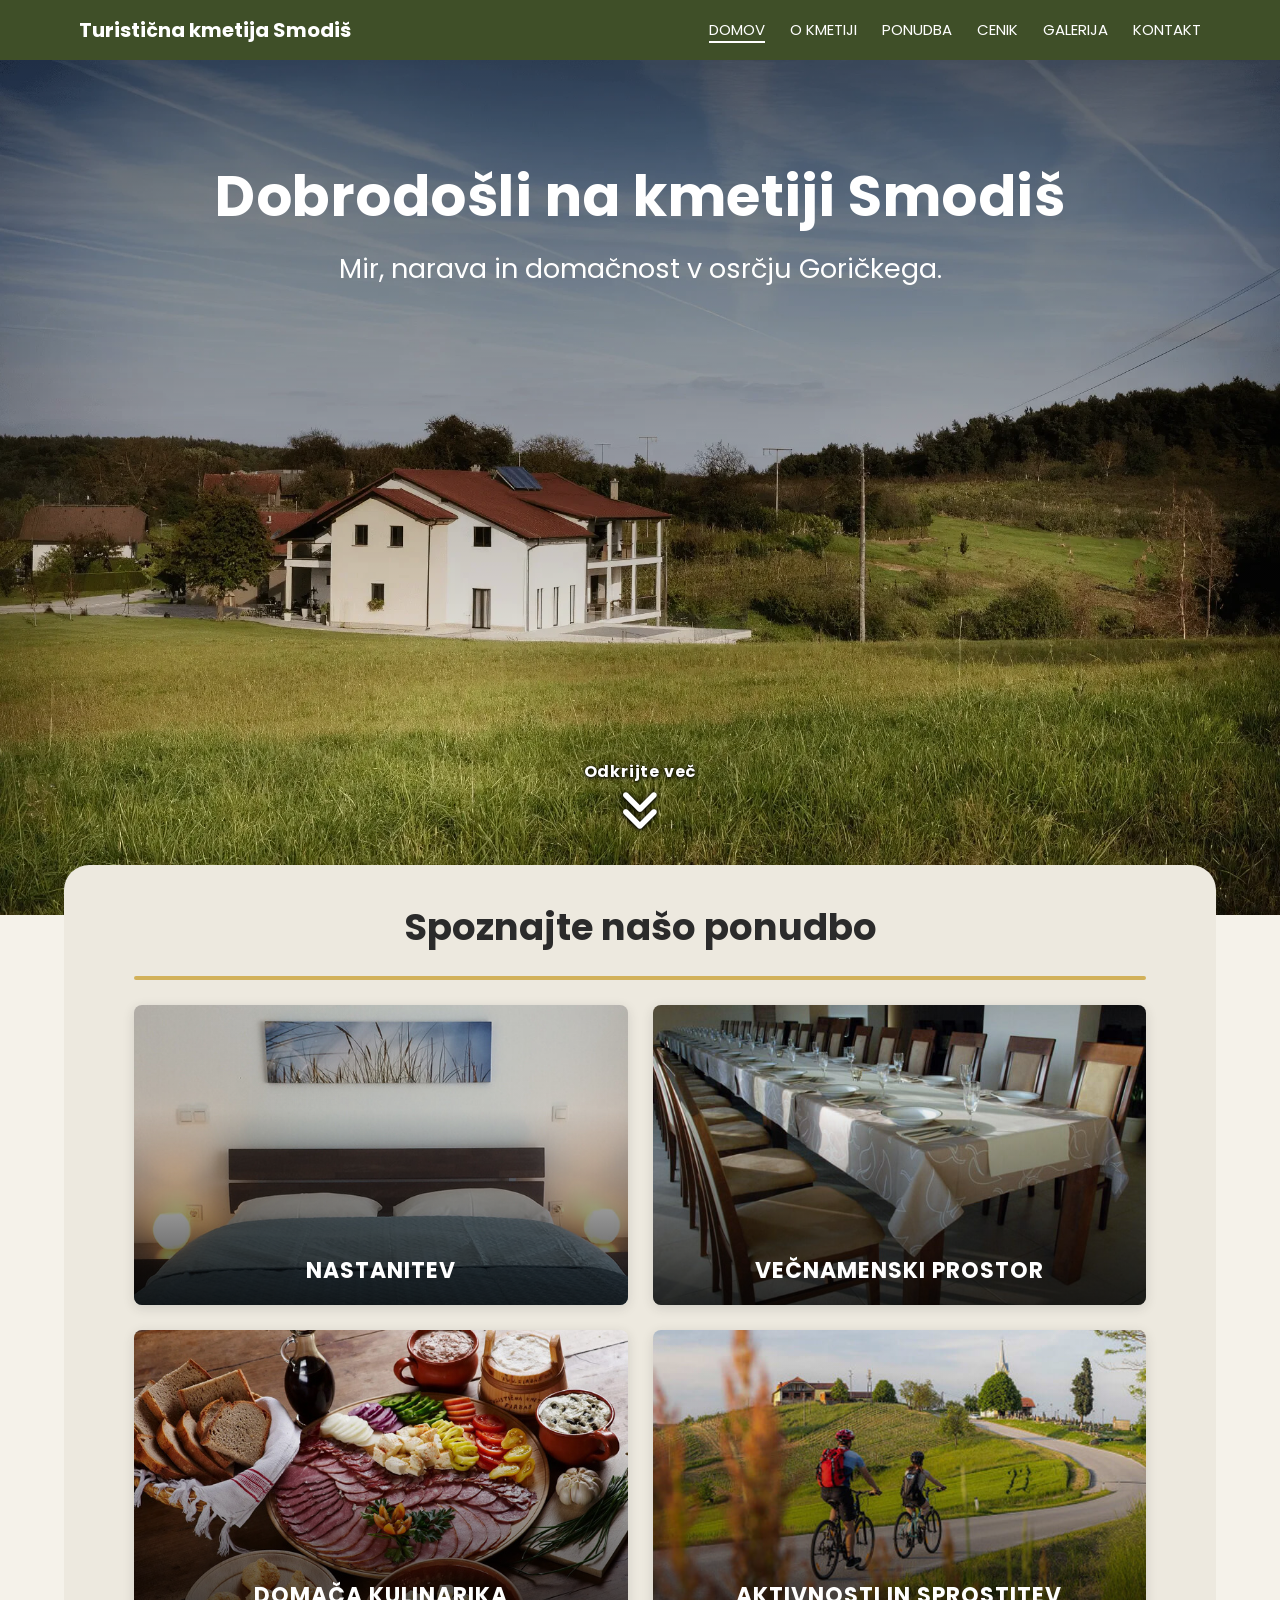
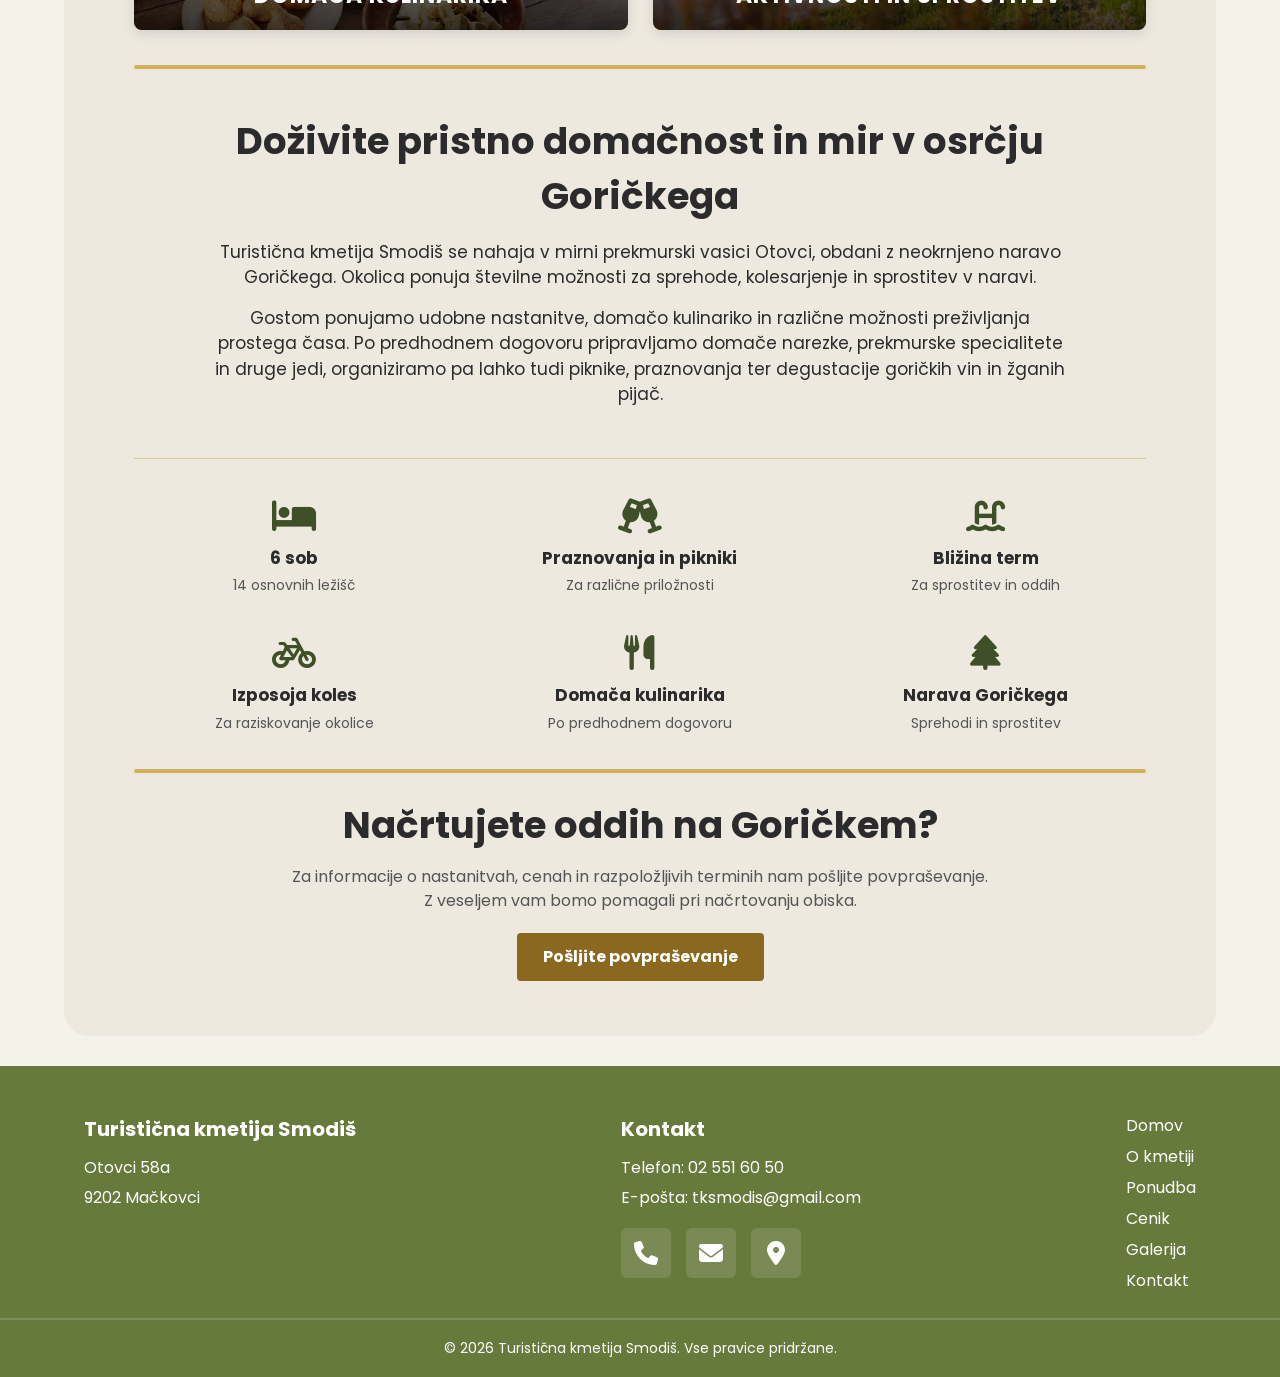
==== commit 72f8430d: "Projekt update. Test version" ====
--- a/spletna-stran/index.html
+++ b/spletna-stran/index.html
@@ -3,15 +3,23 @@
   <head>
     <meta charset="UTF-8" />
     <meta name="viewport" content="width=device-width, initial-scale=1.0" />
-    <title>Turistična kmetija Smodiš</title>
+    <meta name="format-detection" content="telephone=no" />
+    <title>Turistična kmetija Smodiš | Oddih na Goričkem</title>
+    <meta
+      name="description"
+      content="Doživite sproščujoč oddih na Turistični kmetiji Smodiš ter odkrijte domačo kulinariko, udobne nastanitve in pristno naravo Goričkega."
+    />
 
     <link rel="stylesheet" href="css/style.css" />
     <link
       rel="stylesheet"
       href="https://cdnjs.cloudflare.com/ajax/libs/font-awesome/6.5.0/css/all.min.css"
     />
+    <link rel="preconnect" href="https://fonts.googleapis.com" />
+    <link rel="preconnect" href="https://fonts.gstatic.com" crossorigin />
+
     <link
-      href="https://fonts.googleapis.com/css2?family=Playfair+Display:wght@600&display=swap"
+      href="https://fonts.googleapis.com/css2?family=Poppins:wght@400;500;600;700&display=swap"
       rel="stylesheet"
     />
 
@@ -42,14 +50,14 @@
 
     <section class="hero">
       <img
-        src="img/hero1000.webp"
+        src="img/hero1200.webp"
         srcset="
-          img/hero500.webp   500w,
-          img/hero1000.webp 1000w,
+          img/hero800.webp   800w,
+          img/hero1200.webp 1200w,
           img/hero2000.webp 2000w
         "
         sizes="100vw"
-        alt="Turistična kmetija Smodiš"
+        alt="Naslovna slika"
         class="hero-bg-img"
         fetchpriority="high"
       />
@@ -62,7 +70,7 @@
       <a
         href="#zacetna-vsebina"
         class="scroll-down"
-        aria-label="Pomakni se do vsebine"
+        aria-label="Odkrijte več vsebine"
       >
         <span class="scroll-down-text">Odkrijte več</span>
         <i class="fa-solid fa-angles-down" aria-hidden="true"></i>
@@ -71,47 +79,72 @@
 
     <main id="zacetna-vsebina" class="container page-content home-content">
       <!-- Glavni deli ponudbe -->
-      <section class="home-offer" aria-label="Ponudba">
+      <section class="home-offer" aria-labelledby="naslov-ponudbe">
+        <h2 id="naslov-ponudbe" class="home-offer-title">
+          Spoznajte našo ponudbo
+        </h2>
+
+        <hr class="locilo" />
+
         <div class="home-offer-grid">
           <a href="ponudba.html#nastanitev" class="home-offer-link">
             <img
-              src="img/24.jpg"
-              loading="lazy"
-              alt="Udobno urejena soba na turistični kmetiji"
+              src="img/nastanitev-1.jpg"
+              srcset="
+                img/nastanitev-1-small.jpg 400w,
+                img/nastanitev-1.jpg       700w
+              "
+              sizes="(max-width: 767px) 70vw, 45vw"
+              width="700"
+              height="525"
+              loading="lazy"
+              alt="Ponudba nastanitve na turistični kmetiji Smodiš"
             />
             <span>Nastanitev</span>
           </a>
 
           <a href="ponudba.html#gostinski-prostor" class="home-offer-link">
             <img
-              src="img/gostinski_prostor.jpg"
-              loading="lazy"
-              alt="Večnamenski gostinski prostor"
+              src="img/ponudba-1.jpg"
+              srcset="img/ponudba-1-small.jpg 400w, img/ponudba-1.jpg 700w"
+              sizes="(max-width: 767px) 70vw, 45vw"
+              width="700"
+              height="525"
+              loading="lazy"
+              alt="Ponudba gostinskega prostora na turistični kmetiji Smodiš"
             />
             <span>Večnamenski prostor</span>
           </a>
 
           <a href="ponudba.html#kulinarika" class="home-offer-link">
             <img
-              src="img/kulinarika.jpg"
-              loading="lazy"
-              alt="Domača prekmurska kulinarika"
+              src="img/ponudba-4.jpg"
+              srcset="img/ponudba-4-small.jpg 400w, img/ponudba-4.jpg 700w"
+              sizes="(max-width: 767px) 70vw, 45vw"
+              width="700"
+              height="525"
+              loading="lazy"
+              alt="Ponudba domače kulinarike na turistični kmetiji Smodiš"
             />
             <span>Domača kulinarika</span>
           </a>
 
           <a href="ponudba.html#aktivnosti" class="home-offer-link">
             <img
-              src="img/aktivnosti.jpg"
-              loading="lazy"
-              alt="Aktivnosti v naravi na Goričkem"
+              src="img/kmetija-12.jpg"
+              srcset="img/kmetija-12-small.jpg 400w, img/kmetija-12.jpg 700w"
+              sizes="(max-width: 767px) 70vw, 45vw"
+              width="700"
+              height="525"
+              loading="lazy"
+              alt="Ponudba aktivnosti in sprostitev na turistični kmetiji Smodiš"
             />
             <span>Aktivnosti in sprostitev</span>
           </a>
         </div>
       </section>
 
-      <hr class="home-divider" />
+      <hr class="locilo" />
 
       <section class="home-about">
         <div class="home-about-text">
@@ -140,15 +173,15 @@
           </div>
 
           <div class="home-feature">
-            <i class="fa-solid fa-users" aria-hidden="true"></i>
-            <strong>Do 25 gostov</strong>
-            <span>Z možnostjo dodatnih ležišč</span>
-          </div>
-
-          <div class="home-feature">
-            <i class="fa-solid fa-shower" aria-hidden="true"></i>
-            <strong>Lastne kopalnice</strong>
-            <span>V vsaki sobi</span>
+            <i class="fa-solid fa-champagne-glasses" aria-hidden="true"></i>
+            <strong>Praznovanja in pikniki</strong>
+            <span>Za različne priložnosti</span>
+          </div>
+
+          <div class="home-feature">
+            <i class="fa-solid fa-water-ladder" aria-hidden="true"></i>
+            <strong>Bližina term</strong>
+            <span>Za sprostitev in oddih</span>
           </div>
 
           <div class="home-feature">
@@ -171,7 +204,7 @@
         </div>
       </section>
 
-      <hr class="home-divider" />
+      <hr class="locilo" />
 
       <!-- Predogled galerije -->
       <section class="home-contact-cta">
@@ -191,17 +224,10 @@
 
     <footer class="site-footer">
       <div class="container footer-content">
-        <h2>Turistična kmetija Smodiš</h2>
-
-        <p class="footer-slogan">
-          Mir, narava in domačnost v osrčju Goričkega.
-        </p>
-
         <div class="footer-details">
           <!-- Naslov -->
           <div class="footer-column">
-            <h3>Naslov</h3>
-            <p><strong>Turistična kmetija Smodiš</strong></p>
+            <h3>Turistična kmetija Smodiš</h3>
             <p>Otovci 58a</p>
             <p>9202 Mačkovci</p>
           </div>
--- a/spletna-stran/css/style.css
+++ b/spletna-stran/css/style.css
@@ -9,11 +9,11 @@
 }
 
 body {
-  font-family: Arial, sans-serif;
+  font-family: "Poppins", sans-serif;
   background: #f5f2ea;
   color: #2b2b2b;
   line-height: 1.5;
-  font-weight: 500;
+  font-weight: 400;
 }
 
 /* CONTAINER */
@@ -41,6 +41,49 @@
   border-radius: 5px;
 }
 
+.page-title {
+  color: #1f1f1f;
+  text-align: center;
+  text-transform: uppercase;
+  font-size: 35px;
+  margin: 30px auto 20px;
+  border-bottom: 4px solid #d2b15a;
+  padding-bottom: 5px;
+  max-width: 350px;
+}
+
+.btn-primary {
+  display: inline-flex;
+  min-height: 48px;
+  align-items: center;
+  justify-content: center;
+  padding: 12px 24px;
+  border: 2px solid #8a681f;
+  border-radius: 4px;
+  background: #8a681f;
+  color: #fff;
+  font-family: inherit;
+  font-size: 16px;
+  font-weight: bold;
+  line-height: 1.2;
+  text-align: center;
+  text-decoration: none;
+  cursor: pointer;
+  transition:
+    background-color 0.3s ease,
+    border-color 0.3s ease;
+}
+
+.btn-primary:hover {
+  border-color: #6f5218;
+  background: #6f5218;
+}
+
+.btn-primary:focus-visible {
+  outline: 3px solid #3f4f28;
+  outline-offset: 3px;
+}
+
 /* HEADER */
 .header {
   background: #3f4f28;
@@ -98,11 +141,9 @@
 }
 
 .main-nav ul {
-  list-style: none;
   display: flex;
   flex-direction: column;
-  padding: 0;
-  margin: 0;
+  list-style: none;
 }
 
 .main-nav li {
@@ -131,7 +172,7 @@
   align-items: flex-start;
   padding-top: 100px;
   overflow: hidden;
-  color: white;
+  color: #fff;
 }
 
 .hero-bg-img {
@@ -157,20 +198,15 @@
   inset: 0;
   background: linear-gradient(
     to bottom,
-    rgba(0, 0, 0, 0.4) 0%,
-    rgba(0, 0, 0, 0.2) 35%,
-    rgba(0, 0, 0, 0.05) 70%,
+    rgba(0, 0, 0, 0.55) 0%,
+    rgba(0, 0, 0, 0.35) 35%,
+    rgba(0, 0, 0, 0.1) 70%,
     rgba(0, 0, 0, 0) 100%
   );
 }
 
-.hero .container {
-  position: relative;
-}
-
 .hero h1 {
-  font-family: "Playfair Display", serif;
-  font-size: 36px;
+  font-size: 35px;
   letter-spacing: 0.5px;
 }
 
@@ -213,7 +249,7 @@
   min-width: 110px;
   min-height: 55px;
   position: absolute;
-  bottom: 55px;
+  bottom: 75px;
   left: 50%;
   z-index: 2;
 
@@ -223,9 +259,11 @@
   gap: 3px;
 
   padding: 8px 15px;
-  color: rgba(255, 255, 255, 0.9);
+  color: #fff;
   text-decoration: none;
-  text-shadow: 0 2px 7px rgba(0, 0, 0, 0.45);
+  text-shadow:
+    0 1px 3px #000,
+    0 0 7px rgba(0, 0, 0, 0.9);
 
   transform: translateX(-50%);
   transition: color 0.3s ease;
@@ -239,6 +277,18 @@
 
 .scroll-down i {
   font-size: 31px;
+  animation: premik-puscice 1.6s ease-in-out infinite;
+}
+
+@keyframes premik-puscice {
+  0%,
+  100% {
+    transform: translateY(0);
+  }
+
+  50% {
+    transform: translateY(7px);
+  }
 }
 
 .scroll-down:hover {
@@ -252,191 +302,19 @@
 }
 
 /* ===========================
-   Naslov podstrani
-=========================== */
-.page-title {
-  color: #1f1f1f;
-  text-align: center;
-  text-transform: uppercase;
-  font-size: 35px;
-  margin: 30px auto 20px;
-  border-bottom: 4px solid #d2b15a;
-  padding-bottom: 5px;
-  max-width: 350px;
-}
-
-/* ===========================
-   Button
-=========================== */
-.btn {
-  display: inline-block;
-  background: #b68c3d;
-  color: #fff;
-  padding: 10px 20px;
-  border-radius: 4px;
-  margin-top: 15px;
-  text-decoration: none;
-}
-
-.btn:hover {
-  background: #9d7732;
-}
-
-.btn-primary {
-  display: inline-flex;
-  min-height: 48px;
-  align-items: center;
-  justify-content: center;
-  padding: 12px 24px;
-  border: 2px solid #8a681f;
-  border-radius: 4px;
-  background: #8a681f;
-  color: #fff;
-  font-family: inherit;
-  font-size: 16px;
-  font-weight: bold;
-  line-height: 1.2;
-  text-align: center;
-  text-decoration: none;
-  cursor: pointer;
-  transition:
-    background-color 0.3s ease,
-    border-color 0.3s ease;
-}
-
-.btn-primary:hover {
-  border-color: #6f5218;
-  background: #6f5218;
-}
-
-.btn-primary:focus-visible {
-  outline: 3px solid #3f4f28;
-  outline-offset: 3px;
-}
-
-/* ===========================
-   Grid layout
-=========================== */
-.grid-2 {
-  display: grid;
-  gap: 20px;
-  margin-top: 30px;
-}
-
-.grid-2 img {
-  width: 100%;
-  border-radius: 6px;
-}
-
-/* ===========================
-   Footer
-=========================== */
-.site-footer {
-  background: #6f8441;
-  color: #fff;
-  margin-top: 30px;
-}
-
-.footer-content {
-  text-align: center;
-  padding: 18px 20px;
-}
-
-.footer-content h2 {
-  font-size: 30px;
-  margin-bottom: 10px;
-}
-
-.footer-slogan {
-  font-size: 18px;
-  margin-bottom: 35px;
-  color: rgba(255, 255, 255, 0.9);
-}
-
-.footer-bottom {
-  text-align: center;
-  padding: 18px;
-  border-top: 2px solid rgba(255, 255, 255, 0.15);
-  font-size: 14px;
-}
-
-.footer-details {
-  display: grid;
-  grid-template-columns: 1fr;
-  gap: 50px;
-  padding-top: 25px;
-  border-top: 2px solid rgba(255, 255, 255, 0.15);
-}
-
-.footer-column h3 {
-  margin-bottom: 12px;
-  font-size: 20px;
-}
-
-.footer-column p {
-  margin: 6px 0;
-}
-
-.footer-icons {
-  display: flex;
-  justify-content: center;
-  gap: 15px;
-  margin-top: 18px;
-}
-
-.footer-icons a {
-  display: flex;
-  width: 50px;
-  height: 50px;
-  align-items: center;
-  justify-content: center;
-  border-radius: 6px;
-  background: rgba(255, 255, 255, 0.12);
-  color: #fff;
-  font-size: 24px;
-  text-decoration: none;
-  transition: background 0.3s ease;
-}
-
-.footer-icons a:hover {
-  background: #c9a227;
-}
-
-.footer-navigation ul {
-  margin: 0;
-  padding: 0;
-  list-style: none;
-}
-
-.footer-navigation li {
-  margin-bottom: 7px;
-}
-
-.footer-navigation a {
-  color: #fff;
-  text-decoration: none;
-}
-
-.footer-navigation a:hover {
-  text-decoration: underline;
-  text-underline-offset: 3px;
-}
-
-/* ===========================
    DOMAČA STRAN
 =========================== */
 
 .home-content {
   z-index: 2;
-  margin-top: -35px;
-  padding: 45px 25px;
+  margin-top: -50px;
+  padding: 30px 25px 45px;
   scroll-margin-top: 85px;
 }
-
-/* Predstavitev in glavne značilnosti */
 
 .home-about {
   padding-top: 10px;
+  margin-bottom: 35px;
 }
 
 .home-about-text {
@@ -488,42 +366,20 @@
   font-size: 14px;
 }
 
-/* Ločila med glavnimi sekcijami */
-
-.home-divider {
-  width: 100%;
-  height: 4px;
-  margin: 50px 0;
-  border: 0;
-  border-radius: 5px;
-  background: #d2b15a;
-}
-
-/* Naslovi sekcij */
-
-.home-section-heading {
-  max-width: 700px;
-  margin: 0 auto 30px;
-  text-align: center;
-}
-
-.home-section-heading h2 {
-  margin-bottom: 12px;
-  font-size: 30px;
-}
-
-.home-section-heading > p:last-child {
-  color: #555;
-}
-
 /* ===========================
    DOMAČA STRAN – PONUDBA
 =========================== */
+.home-offer-title {
+  margin-bottom: 20px;
+  font-size: 30px;
+  text-align: center;
+}
 
 .home-offer-grid {
   display: grid;
   grid-template-columns: 1fr;
   gap: 25px;
+  margin-bottom: 35px;
 }
 
 .home-offer-link {
@@ -579,7 +435,7 @@
 }
 
 /* ===========================
-   DOMAČA STRAN – GALERIJA
+DOMAČA STRAN – KONTAKT
 =========================== */
 
 .home-contact-cta {
@@ -599,20 +455,142 @@
 }
 
 /* ===========================
+   Footer
+=========================== */
+.site-footer {
+  background: #667a3c;
+  color: #fff;
+  margin-top: 30px;
+}
+
+.footer-content {
+  text-align: left;
+  padding: 18px 20px;
+}
+
+.footer-content h2 {
+  font-size: 30px;
+  margin-bottom: 10px;
+}
+
+.footer-details {
+  display: grid;
+  grid-template-columns: 1fr;
+  gap: 50px;
+  padding-top: 30px;
+}
+
+.footer-column h3 {
+  margin-bottom: 12px;
+  font-size: 20px;
+}
+
+.footer-column p {
+  margin: 6px 0;
+}
+
+.footer-icons {
+  display: flex;
+  justify-content: flex-start;
+  gap: 15px;
+  margin-top: 18px;
+}
+
+.footer-icons a {
+  display: flex;
+  width: 50px;
+  height: 50px;
+  align-items: center;
+  justify-content: center;
+  border-radius: 6px;
+  background: rgba(255, 255, 255, 0.12);
+  color: #fff;
+  font-size: 24px;
+  text-decoration: none;
+  transition: background 0.3s ease;
+}
+
+.footer-icons a:hover {
+  background: #c9a227;
+}
+
+.footer-navigation ul {
+  list-style: none;
+}
+
+.footer-navigation li {
+  margin-bottom: 7px;
+}
+
+.footer-navigation a {
+  color: #fff;
+  text-decoration: none;
+}
+
+.footer-navigation a:hover {
+  text-decoration: underline;
+  text-underline-offset: 3px;
+}
+
+.footer-bottom {
+  text-align: center;
+  padding: 18px;
+  border-top: 2px solid rgba(255, 255, 255, 0.15);
+  font-size: 14px;
+}
+
+#scrollTopBtn {
+  position: fixed;
+  bottom: 65px;
+  right: 20px;
+
+  background: #76551f;
+  color: #fff !important;
+  border: none;
+  border-radius: 50%;
+
+  width: 50px;
+  height: 50px;
+
+  font-size: 30px;
+  cursor: pointer;
+
+  opacity: 0;
+  pointer-events: none;
+
+  transition: opacity 0.5s ease;
+  z-index: 10;
+}
+
+#scrollTopBtn.show {
+  opacity: 1;
+  pointer-events: auto;
+}
+
+#scrollTopBtn:hover {
+  background: #8c662b;
+}
+
+/* ===========================
    TABLET
 =========================== */
+
+@media (min-width: 500px) and (max-width: 767px) {
+  .home-offer-grid {
+    width: 100%;
+    max-width: 420px;
+    margin-right: auto;
+    margin-left: auto;
+  }
+}
+
 @media (min-width: 768px) {
-  .grid-2 {
-    grid-template-columns: 1fr 1fr;
-  }
-
   .hero {
-    min-height: 95vh;
     padding-top: 120px;
   }
 
   .hero h1 {
-    font-size: 50px;
+    font-size: 45px;
   }
 
   .hero p {
@@ -624,14 +602,19 @@
     transform: none;
   }
 
-  /* Domača stran */
+  .scroll-down-text {
+    font-size: 16px;
+  }
+
+  .scroll-down i {
+    font-size: 45px;
+  } /* Domača stran */
 
   .home-content {
-    padding: 55px 45px;
-  }
-
-  .home-about-text h2,
-  .home-section-heading h2 {
+    padding: 35px 65px 55px;
+  }
+
+  .home-about-text h2 {
     font-size: 35px;
   }
 
@@ -640,25 +623,21 @@
     gap: 40px 25px;
   }
 
+  .home-offer-title {
+    font-size: 35px;
+  }
+
   .home-offer-grid {
     grid-template-columns: repeat(2, 1fr);
   }
 
-  @media (min-width: 768px) {
-    .home-contact-cta h2 {
-      font-size: 35px;
-    }
-  }
-
-  .footer-details {
-    grid-template-columns: repeat(3, 1fr);
-    align-items: start;
-    gap: 40px;
+  .home-contact-cta h2 {
+    font-size: 35px;
   }
 }
 
 /* ===========================
-   DESKTOP
+DESKTOP
 =========================== */
 @media (min-width: 1024px) {
   .nav-toggle {
@@ -666,8 +645,6 @@
   }
 
   .header-content {
-    display: flex;
-    align-items: center;
     justify-content: space-between;
   }
 
@@ -680,12 +657,8 @@
   }
 
   .main-nav ul {
-    display: flex;
     flex-direction: row;
     gap: 25px;
-    margin: 0;
-    padding: 0;
-    list-style: none;
   }
 
   .main-nav li {
@@ -706,22 +679,19 @@
   }
 
   .hero {
-    min-height: 95vh;
     padding-top: 95px;
   }
 
   .hero h1 {
-    font-size: 55px;
+    font-size: 52px;
   }
 
   .hero p {
     font-size: 25px;
   }
 
-  /* Domača stran */
-
   .home-content {
-    padding: 65px 55px;
+    padding: 35px 65px 55px;
   }
 
   .home-about {
@@ -740,10 +710,15 @@
   .home-offer-link {
     height: 300px;
   }
+  .footer-details {
+    grid-template-columns: auto auto auto;
+    justify-content: space-between;
+    column-gap: 60px;
+  }
 }
 
 /* ===========================
-   VELIKI ZASLONI
+DESKTOP LARGE
 =========================== */
 @media (min-width: 1280px) {
   .page-content {
@@ -756,41 +731,17 @@
     padding-left: 70px;
   }
 
-  .home-divider {
-    margin-top: 65px;
-    margin-bottom: 65px;
-  }
-
-  .home-offer-grid {
-    gap: 30px;
-  }
-}
-
-#scrollTopBtn {
-  position: fixed;
-  bottom: 20px;
-  right: 20px;
-
-  background: #b68c3d;
-  color: #fff;
-  border: none;
-  border-radius: 50%;
-
-  width: 50px;
-  height: 50px;
-
-  font-size: 25px;
-  cursor: pointer;
-
-  opacity: 0;
-  pointer-events: none;
-
-  transition: 0.5s;
-  z-index: 2;
-}
-
-/* ko je aktiven */
-#scrollTopBtn.show {
-  opacity: 1;
-  pointer-events: auto;
-}
+  .hero h1 {
+    font-size: 56px;
+  }
+
+  .hero p {
+    font-size: 27px;
+  }
+
+  .home-offer-title,
+  .home-about-text h2,
+  .home-contact-cta h2 {
+    font-size: 37px;
+  }
+}
